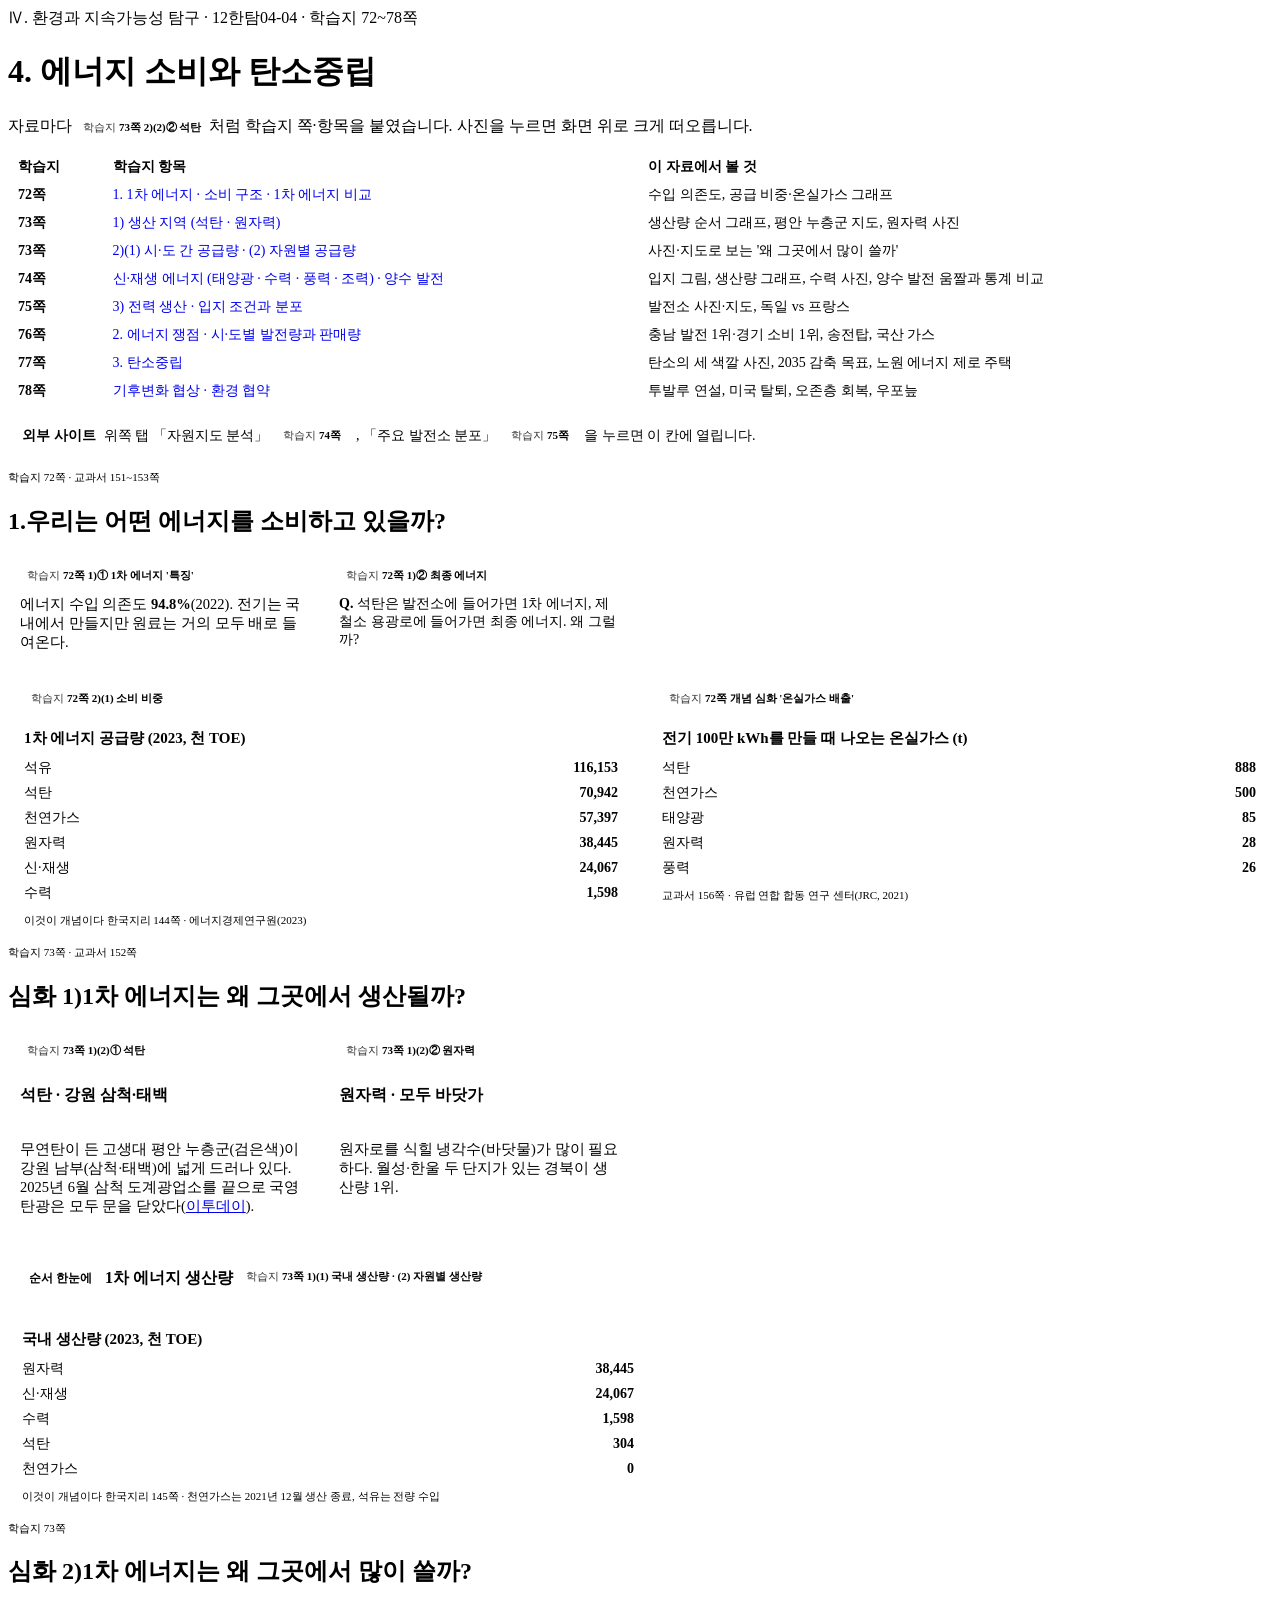
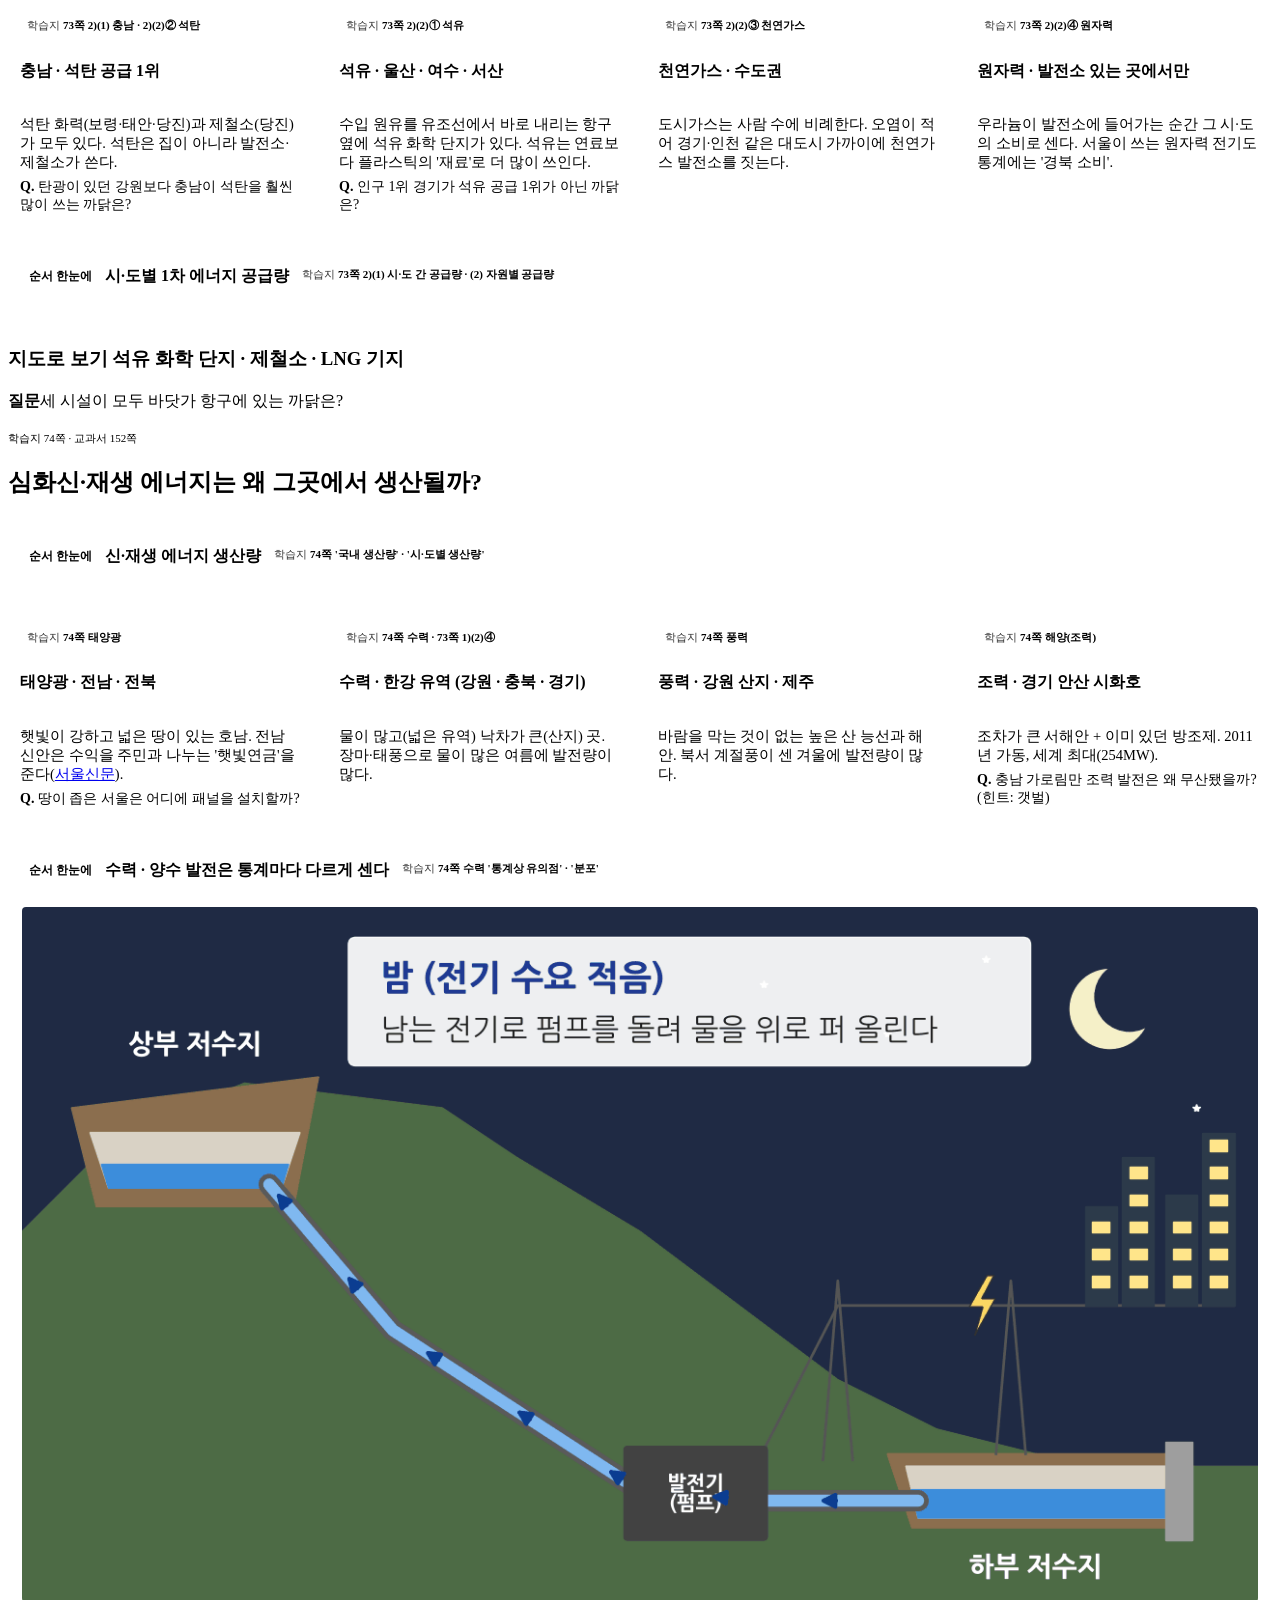
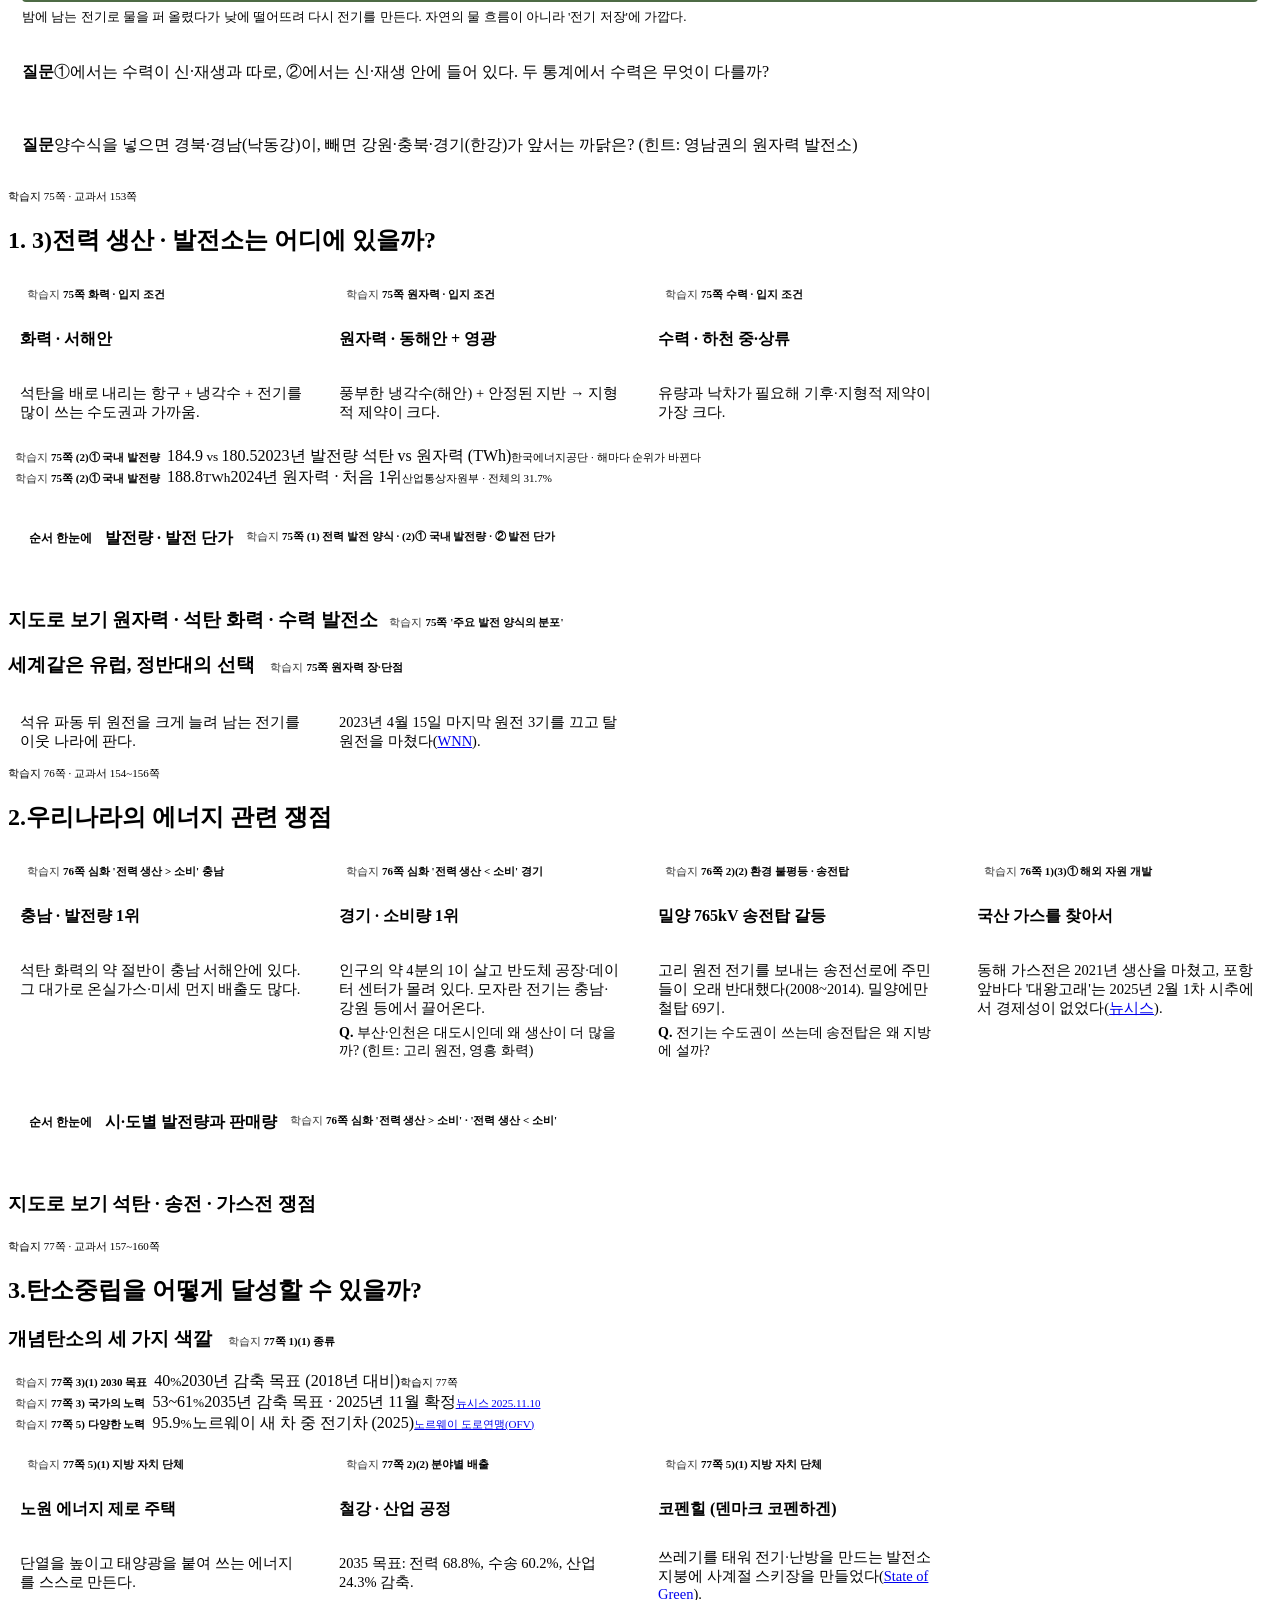
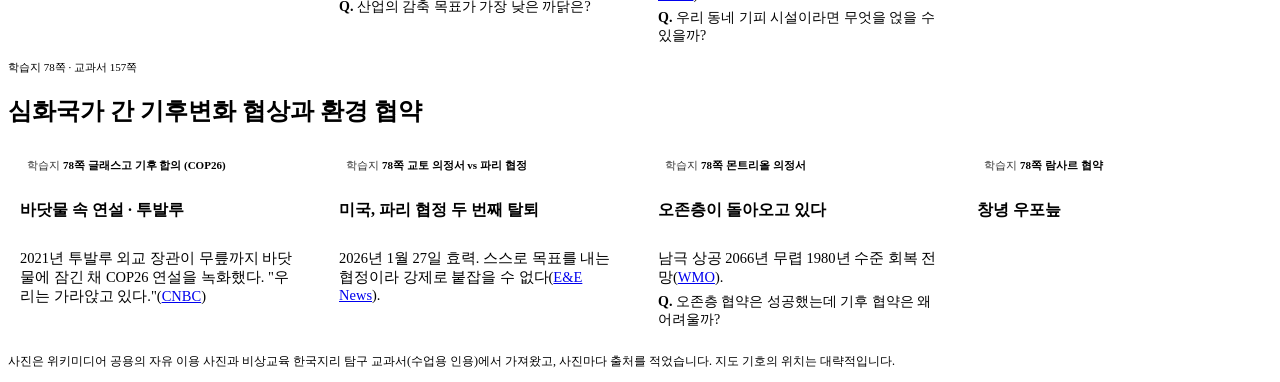
==== 4-4/resources.html @ effae416 "Add files via upload" ====
<!doctype html>
<html lang="ko">
<head>
<meta charset="utf-8">
<meta name="viewport" content="width=device-width, initial-scale=1">
<title>Ⅳ-4 에너지 소비와 탄소중립 수업자료</title>
<link rel="stylesheet" href="../common/resource.css">
<style>
/* 학습지 쪽·항목 표시 (작은 회색) */
.ws { display: inline-flex; align-items: center; gap: 3px; font-size: 11px; font-weight: 600; line-height: 1.5; color: var(--muted); background: var(--bg); border: 1px solid var(--line); border-radius: 4px; padding: 0 7px; white-space: nowrap; align-self: flex-start; }
.ws::before { content: "학습지"; font-weight: 500; opacity: .8; }
.sub-h .ws { margin-left: 4px; }
/* 출처 글자 작게 */
.stat .src, .hbars .src, .kmap-source, .credit, .item .meta, .part > header .ref, .ph .credit { font-size: 11px !important; }
.foot-note { font-size: 12px; }
/* 찾아보기 표 */
.map-table { width: 100%; border-collapse: collapse; font-size: 14px; background: var(--surface); }
.map-table th, .map-table td { border: 1px solid var(--ink); padding: 5px 10px; text-align: left; vertical-align: top; }
.map-table th { background: var(--bg); font-weight: 700; white-space: nowrap; }
.map-table td:first-child { white-space: nowrap; font-weight: 700; }
.map-table a { text-decoration: none; }
.map-table a:hover { text-decoration: underline; }
.tbl-wrap { overflow-x: auto; }
/* 사진 중심 카드: 사진 → 한 줄 설명 → 질문 */
.why { display: grid; grid-template-columns: repeat(auto-fill, minmax(280px, 1fr)); gap: 12px; }
.why article { background: var(--surface); border: 1px solid var(--line); border-radius: 8px; padding: 10px 12px 12px; display: flex; flex-direction: column; gap: 6px; }
.why h4 { font-size: 16px; }
.why .gallery { grid-template-columns: 1fr; gap: 6px; }
.why .gallery.two { grid-template-columns: 1fr 1fr; }
.why .ph { border: 0; padding: 0; background: none; }
.why .ph .note { display: none; }
.why p { margin: 0; font-size: 14.5px; }
.why .q { font-size: 14px; color: var(--muted); }
.gallery.full .ph button { aspect-ratio: auto; }
.gallery.full .ph img { height: auto; }
/* 순서 한눈에 보기 */
.order { margin-top: 12px; padding: 12px 14px 14px; background: var(--surface); border: 1px solid var(--line); border-radius: 8px; display: flex; flex-direction: column; gap: 10px; }
.order > h3 { font-size: 16px; display: flex; flex-wrap: wrap; gap: 6px; align-items: center; }
.order > h3::before { content: "순서 한눈에"; font-size: 12px; font-weight: 700; color: var(--surface); background: var(--muted); border-radius: 4px; padding: 1px 7px; }
.order .hbars { border: 0; padding: 0; }
.chart-grid { display: grid; grid-template-columns: repeat(auto-fit, minmax(300px, 1fr)); gap: 12px; align-items: start; }
.chart-grid .ph, .order .ph { border: 0; padding: 0; background: none; }
.gallery.full .ph .note { display: block; }
/* 사진 옆 위치 지도 */
.ph.has-loc figcaption { display: grid; grid-template-columns: 1fr auto; column-gap: 8px; align-items: start; }
.ph.has-loc figcaption > span { grid-column: 1; }
.order .gallery, .chart-grid .gallery { grid-template-columns: 1fr; }
.ph .loc { grid-column: 2; grid-row: 1 / span 4; width: 72px; height: auto; display: block; }
.why .gallery.two .ph .loc { width: 56px; }
.ph .loc path { fill: #c5ccc8; stroke: var(--surface); stroke-width: 6; }
.ph .loc circle { fill: #dc2626; stroke: #fff; stroke-width: 10; }
.ph .loc text { font-size: 84px; font-weight: 700; fill: var(--ink); paint-order: stroke; stroke: var(--surface); stroke-width: 14px; }
.why .q::before { content: "Q. "; font-weight: 700; color: var(--accent); }
/* 막대그래프 · 움짤 */
.hbars { display: flex; flex-direction: column; gap: 7px; margin: 0; padding: 14px 16px; background: var(--surface); border: 1px solid var(--line); border-radius: 8px; }
.hbars h3 { font-size: 15px; margin-bottom: 4px; }
.hbar { display: grid; grid-template-columns: 6.5em 1fr 5em; align-items: center; gap: 10px; font-size: 14px; }
.hbar .track { height: 18px; background: var(--bg); border-radius: 3px; overflow: hidden; }
.hbar .track i { display: block; height: 100%; background: var(--c3); border-radius: 3px; }
.hbar.warm .track i { background: var(--warm); }
.hbar .v { text-align: right; font-variant-numeric: tabular-nums; font-weight: 600; }
.hbars .src { color: var(--muted); margin-top: 4px; }
.duo { display: grid; grid-template-columns: repeat(auto-fit, minmax(300px, 1fr)); gap: 12px; }
.gif { margin: 0; background: var(--surface); border: 1px solid var(--line); border-radius: 8px; padding: 10px; display: flex; flex-direction: column; gap: 6px; }
.gif img { width: 100%; height: auto; display: block; border-radius: 4px; }
.gif figcaption { font-size: 13px; color: var(--muted); }
.ext { display: flex; gap: 8px; flex-wrap: wrap; align-items: center; padding: 8px 14px; border: 1px dashed var(--accent); border-radius: 8px; background: var(--accent-soft); font-size: 14px; }
.ext b { color: var(--accent); }
</style>
</head>
<body>
<div class="wrap">
  <header class="res-head">
    <span class="eyebrow">Ⅳ. 환경과 지속가능성 탐구 · 12한탐04-04 · 학습지 72~78쪽</span>
    <h1>4. 에너지 소비와 탄소중립</h1>
    <p>자료마다 <span class="ws">73쪽 2)(2)② 석탄</span>처럼 학습지 쪽·항목을 붙였습니다. 사진을 누르면 화면 위로 크게 떠오릅니다.</p>
  </header>

  <div class="tbl-wrap">
    <table class="map-table">
      <thead><tr><th>학습지</th><th>학습지 항목</th><th>이 자료에서 볼 것</th></tr></thead>
      <tbody>
        <tr><td>72쪽</td><td><a href="#s72">1. 1차 에너지 · 소비 구조 · 1차 에너지 비교</a></td><td>수입 의존도, 공급 비중·온실가스 그래프</td></tr>
        <tr><td>73쪽</td><td><a href="#s73a">1) 생산 지역 (석탄 · 원자력)</a></td><td>생산량 순서 그래프, 평안 누층군 지도, 원자력 사진</td></tr>
        <tr><td>73쪽</td><td><a href="#s73b">2)(1) 시·도 간 공급량 · (2) 자원별 공급량</a></td><td>사진·지도로 보는 '왜 그곳에서 많이 쓸까'</td></tr>
        <tr><td>74쪽</td><td><a href="#s74">신·재생 에너지 (태양광 · 수력 · 풍력 · 조력) · 양수 발전</a></td><td>입지 그림, 생산량 그래프, 수력 사진, 양수 발전 움짤과 통계 비교</td></tr>
        <tr><td>75쪽</td><td><a href="#s75">3) 전력 생산 · 입지 조건과 분포</a></td><td>발전소 사진·지도, 독일 vs 프랑스</td></tr>
        <tr><td>76쪽</td><td><a href="#s76">2. 에너지 쟁점 · 시·도별 발전량과 판매량</a></td><td>충남 발전 1위·경기 소비 1위, 송전탑, 국산 가스</td></tr>
        <tr><td>77쪽</td><td><a href="#s77">3. 탄소중립</a></td><td>탄소의 세 색깔 사진, 2035 감축 목표, 노원 에너지 제로 주택</td></tr>
        <tr><td>78쪽</td><td><a href="#s78">기후변화 협상 · 환경 협약</a></td><td>투발루 연설, 미국 탈퇴, 오존층 회복, 우포늪</td></tr>
      </tbody>
    </table>
  </div>

  <p class="ext"><b>외부 사이트</b> 위쪽 탭 「자원지도 분석」<span class="ws">74쪽</span>, 「주요 발전소 분포」<span class="ws">75쪽</span>을 누르면 이 칸에 열립니다.</p>

  <!-- ===================== 72쪽 ===================== -->
  <section class="part" id="s72">
    <header><span class="ref">학습지 72쪽 · 교과서 151~153쪽</span><h2><b>1.</b>우리는 어떤 에너지를 소비하고 있을까?</h2></header>
    <div class="why">
      <article>
        <span class="ws">72쪽 1)① 1차 에너지 '특징'</span>
        <div class="gallery" data-photos='[["tb-panel","배전함 문구 · 전기는 국산, 원료는 수입",""]]'></div>
        <p>에너지 수입 의존도 <b>94.8%</b>(2022). 전기는 국내에서 만들지만 원료는 거의 모두 배로 들여온다.</p>
      </article>
      <article>
        <span class="ws">72쪽 1)② 최종 에너지</span>
        <div class="gallery" data-photos='[["tb-exhaust","자동차가 쓰는 휘발유·경유 = 최종 에너지",""]]'></div>
        <p class="q">석탄은 발전소에 들어가면 1차 에너지, 제철소 용광로에 들어가면 최종 에너지. 왜 그럴까?</p>
      </article>
    </div>
    <div class="duo" style="margin-top:12px">
      <figure class="hbars">
        <span class="ws">72쪽 2)(1) 소비 비중</span>
        <h3>1차 에너지 공급량 (2023, 천 TOE)</h3>
        <div class="hbar"><span>석유</span><span class="track"><i style="width:100%"></i></span><span class="v">116,153</span></div>
        <div class="hbar"><span>석탄</span><span class="track"><i style="width:61.1%"></i></span><span class="v">70,942</span></div>
        <div class="hbar"><span>천연가스</span><span class="track"><i style="width:49.4%"></i></span><span class="v">57,397</span></div>
        <div class="hbar"><span>원자력</span><span class="track"><i style="width:33.1%"></i></span><span class="v">38,445</span></div>
        <div class="hbar"><span>신·재생</span><span class="track"><i style="width:20.7%"></i></span><span class="v">24,067</span></div>
        <div class="hbar"><span>수력</span><span class="track"><i style="width:1.4%"></i></span><span class="v">1,598</span></div>
        <figcaption class="src">이것이 개념이다 한국지리 144쪽 · 에너지경제연구원(2023)</figcaption>
      </figure>
      <figure class="hbars">
        <span class="ws">72쪽 개념 심화 '온실가스 배출'</span>
        <h3>전기 100만 kWh를 만들 때 나오는 온실가스 (t)</h3>
        <div class="hbar warm"><span>석탄</span><span class="track"><i style="width:100%"></i></span><span class="v">888</span></div>
        <div class="hbar warm"><span>천연가스</span><span class="track"><i style="width:56.3%"></i></span><span class="v">500</span></div>
        <div class="hbar warm"><span>태양광</span><span class="track"><i style="width:9.6%"></i></span><span class="v">85</span></div>
        <div class="hbar warm"><span>원자력</span><span class="track"><i style="width:3.2%"></i></span><span class="v">28</span></div>
        <div class="hbar warm"><span>풍력</span><span class="track"><i style="width:2.9%"></i></span><span class="v">26</span></div>
        <figcaption class="src">교과서 156쪽 · 유럽 연합 합동 연구 센터(JRC, 2021)</figcaption>
      </figure>
    </div>
  </section>

  <!-- ===================== 73쪽 생산 ===================== -->
  <section class="part" id="s73a">
    <header><span class="ref">학습지 73쪽 · 교과서 152쪽</span><h2><b>심화 1)</b>1차 에너지는 왜 그곳에서 생산될까?</h2></header>
    <div class="why">
      <article>
        <span class="ws">73쪽 1)(2)① 석탄</span>
        <h4>석탄 · 강원 삼척·태백</h4>
        <div class="gallery full" data-photos='[["u-pyeongan","평안 누층군 · 조선 누층군 분포",""]]'></div>
        <p>무연탄이 든 고생대 평안 누층군(검은색)이 강원 남부(삼척·태백)에 넓게 드러나 있다. 2025년 6월 삼척 도계광업소를 끝으로 국영 탄광은 모두 문을 닫았다(<a href="https://www.etoday.co.kr/news/view/2483437" target="_blank" rel="noopener">이투데이</a>).</p>
      </article>
      <article>
        <span class="ws">73쪽 1)(2)② 원자력</span>
        <h4>원자력 · 모두 바닷가</h4>
        <div class="gallery" data-photos='[["kori","고리 원자력 발전소 (부산 기장)","국내 첫 원전 고리 1호기(1978)가 있던 곳"]]'></div>
        <p>원자로를 식힐 냉각수(바닷물)가 많이 필요하다. 월성·한울 두 단지가 있는 경북이 생산량 1위.</p>
      </article>
    </div>
    <div class="order">
      <h3>1차 에너지 생산량 <span class="ws">73쪽 1)(1) 국내 생산량 · (2) 자원별 생산량</span></h3>
      <div class="chart-grid">
        <figure class="hbars">
          <h3>국내 생산량 (2023, 천 TOE)</h3>
          <div class="hbar"><span>원자력</span><span class="track"><i style="width:100%"></i></span><span class="v">38,445</span></div>
          <div class="hbar"><span>신·재생</span><span class="track"><i style="width:62.6%"></i></span><span class="v">24,067</span></div>
          <div class="hbar"><span>수력</span><span class="track"><i style="width:4.2%"></i></span><span class="v">1,598</span></div>
          <div class="hbar"><span>석탄</span><span class="track"><i style="width:0.8%"></i></span><span class="v">304</span></div>
          <div class="hbar"><span>천연가스</span><span class="track"><i style="width:0%"></i></span><span class="v">0</span></div>
          <figcaption class="src">이것이 개념이다 한국지리 145쪽 · 천연가스는 2021년 12월 생산 종료, 석유는 전량 수입</figcaption>
        </figure>
        <div class="gallery full" data-photos='[["gn-prod-sido","자원별 시·도 생산량 비중 (2023)","원자력 = 경북 > 전남 > 부산 > 울산 / 석탄 = 강원 약 90%"]]'></div>
      </div>
    </div>
  </section>

  <!-- ===================== 73쪽 공급 ===================== -->
  <section class="part" id="s73b">
    <header><span class="ref">학습지 73쪽</span><h2><b>심화 2)</b>1차 에너지는 왜 그곳에서 많이 쓸까?</h2></header>
    <div class="why">
      <article>
        <span class="ws">73쪽 2)(1) 충남 · 2)(2)② 석탄</span>
        <h4>충남 · 석탄 공급 1위</h4>
        <div class="gallery two" data-photos='[["tb-boryeong","보령 화력 (발전용)",""],["tb-steel","제철소 (제철용)",""]]'></div>
        <p>석탄 화력(보령·태안·당진)과 제철소(당진)가 모두 있다. 석탄은 집이 아니라 발전소·제철소가 쓴다.</p>
        <p class="q">탄광이 있던 강원보다 충남이 석탄을 훨씬 많이 쓰는 까닭은?</p>
      </article>
      <article>
        <span class="ws">73쪽 2)(2)① 석유</span>
        <h4>석유 · 울산 · 여수 · 서산</h4>
        <div class="gallery" data-photos='[["tb-offshore","바다에서 원유·가스를 뽑는 시추 시설","우리나라는 원유를 전량 수입한다"]]'></div>
        <p>수입 원유를 유조선에서 바로 내리는 항구 옆에 석유 화학 단지가 있다. 석유는 연료보다 플라스틱의 '재료'로 더 많이 쓰인다.</p>
        <p class="q">인구 1위 경기가 석유 공급 1위가 아닌 까닭은?</p>
      </article>
      <article>
        <span class="ws">73쪽 2)(2)③ 천연가스</span>
        <h4>천연가스 · 수도권</h4>
        <div class="gallery" data-photos='[["tb-nowon","서울 노원의 아파트 · 대도시는 도시가스 수요가 크다",""]]'></div>
        <p>도시가스는 사람 수에 비례한다. 오염이 적어 경기·인천 같은 대도시 가까이에 천연가스 발전소를 짓는다.</p>
      </article>
      <article>
        <span class="ws">73쪽 2)(2)④ 원자력</span>
        <h4>원자력 · 발전소 있는 곳에서만</h4>
        <div class="gallery" data-photos='[["kori","원전이 있는 부산·울산·경북·전남에만 공급량이 있다",""]]'></div>
        <p>우라늄이 발전소에 들어가는 순간 그 시·도의 소비로 센다. 서울이 쓰는 원자력 전기도 통계에는 '경북 소비'.</p>
      </article>
    </div>
    <div class="order">
      <h3>시·도별 1차 에너지 공급량 <span class="ws">73쪽 2)(1) 시·도 간 공급량 · (2) 자원별 공급량</span></h3>
      <div class="gallery full" data-photos='[["gn-supply-sido","시·도별 1차 에너지원별 공급량 (2023)","충남 > 전남 > 경북·경기·울산 순 · 석유 화학·제철·발전소가 있는 곳"]]'></div>
    </div>
    <div class="block" style="margin-top:12px">
      <h3>지도로 보기 석유 화학 단지 · 제철소 · LNG 기지</h3>
      <div id="map-facility"></div>
      <p class="ask"><b>질문</b>세 시설이 모두 바닷가 항구에 있는 까닭은?</p>
    </div>
  </section>

  <!-- ===================== 74쪽 ===================== -->
  <section class="part" id="s74">
    <header><span class="ref">학습지 74쪽 · 교과서 152쪽</span><h2><b>심화</b>신·재생 에너지는 왜 그곳에서 생산될까?</h2></header>
    <div class="gallery full" style="grid-template-columns:1fr" data-photos='[["tb-renew","신·재생 에너지의 입지 (교과서 152쪽 그림)","수력 = 경기·강원·충북 중상류 / 풍력 = 제주·강원 / 조력 = 시화호 / 태양광 = 호남"]]'></div>
    <div class="order">
      <h3>신·재생 에너지 생산량 <span class="ws">74쪽 '국내 생산량' · '시·도별 생산량'</span></h3>
      <div class="chart-grid">
        <div class="gallery full" data-photos='[["gn-renew-sido","시·도별 신·재생 에너지 생산량 (2023)","태양광 > 풍력 ≒ 수력 > 해양 · 넓은 땅이 있는 도가 높다"]]'></div>
        <div class="gallery full" data-photos='[["gn-renew-trend","신·재생 에너지 발전량 추이","태양광만 가파르게 늘었다"]]'></div>
      </div>
    </div>
    <div class="why" style="margin-top:12px">
      <article>
        <span class="ws">74쪽 태양광</span>
        <h4>태양광 · 전남 · 전북</h4>
        <div class="gallery" data-photos='[["tb-solar-roof","옥상 태양광 (서울 성대골 마을)",""]]'></div>
        <p>햇빛이 강하고 넓은 땅이 있는 호남. 전남 신안은 수익을 주민과 나누는 '햇빛연금'을 준다(<a href="https://m.go.seoul.co.kr/news/2025/01/24/20250124500161" target="_blank" rel="noopener">서울신문</a>).</p>
        <p class="q">땅이 좁은 서울은 어디에 패널을 설치할까?</p>
      </article>
      <article>
        <span class="ws">74쪽 수력 · 73쪽 1)(2)④</span>
        <h4>수력 · 한강 유역 (강원 · 충북 · 경기)</h4>
        <div class="gallery two" data-photos='[["soyang","소양강댐 (강원 춘천)",""],["tb-chungju","충주댐 (충북)",""]]'></div>
        <p>물이 많고(넓은 유역) 낙차가 큰(산지) 곳. 장마·태풍으로 물이 많은 여름에 발전량이 많다.</p>
      </article>
      <article>
        <span class="ws">74쪽 풍력</span>
        <h4>풍력 · 강원 산지 · 제주</h4>
        <div class="gallery" data-photos='[["gwinemi","태백 귀네미 마을 (강원)","해발 1,000m 안팎 능선"]]'></div>
        <p>바람을 막는 것이 없는 높은 산 능선과 해안. 북서 계절풍이 센 겨울에 발전량이 많다.</p>
      </article>
      <article>
        <span class="ws">74쪽 해양(조력)</span>
        <h4>조력 · 경기 안산 시화호</h4>
        <div class="gallery two" data-photos='[["sihwatidal","시화호 조력 발전소",""],["sihwawall","시화호 방조제",""]]'></div>
        <p>조차가 큰 서해안 + 이미 있던 방조제. 2011년 가동, 세계 최대(254MW).</p>
        <p class="q">충남 가로림만 조력 발전은 왜 무산됐을까? (힌트: 갯벌)</p>
      </article>
    </div>
    <div class="order" id="s74-hydro">
      <h3>수력 · 양수 발전은 통계마다 다르게 센다 <span class="ws">74쪽 수력 '통계상 유의점' · '분포'</span></h3>
      <figure class="gif" style="border:0;padding:0">
        <img src="pumped-storage.gif" alt="양수 발전의 원리 애니메이션: 밤에는 남는 전기로 물을 위 저수지로 퍼 올리고, 낮에는 물을 떨어뜨려 발전한다" loading="lazy">
        <figcaption>밤에 남는 전기로 물을 퍼 올렸다가 낮에 떨어뜨려 다시 전기를 만든다. 자연의 물 흐름이 아니라 '전기 저장'에 가깝다.</figcaption>
      </figure>
      <div class="chart-grid">
        <div class="gallery full" data-photos='[["u-supply-mix","① 1차 에너지 공급 구성비","수력이 신·재생과 따로 있다 = 양수식 포함"]]'></div>
        <div class="gallery full" data-photos='[["u-renew-gen","② 신·재생 에너지 총발전량","* 수력은 양수식을 제외함"]]'></div>
      </div>
      <p class="ask"><b>질문</b>①에서는 수력이 신·재생과 따로, ②에서는 신·재생 안에 들어 있다. 두 통계에서 수력은 무엇이 다를까?</p>
      <div class="gallery full" data-photos='[["gn-hydro","③ 1차 에너지 수력 vs 신·재생 에너지 수력 (시·도별)","파란색 = 일반 수력(신·재생 통계) / 흰색 = 양수식 수력"]]'></div>
      <p class="ask"><b>질문</b>양수식을 넣으면 경북·경남(낙동강)이, 빼면 강원·충북·경기(한강)가 앞서는 까닭은? (힌트: 영남권의 원자력 발전소)</p>
    </div>
  </section>

  <!-- ===================== 75쪽 ===================== -->
  <section class="part" id="s75">
    <header><span class="ref">학습지 75쪽 · 교과서 153쪽</span><h2><b>1. 3)</b>전력 생산 · 발전소는 어디에 있을까?</h2></header>
    <div class="why">
      <article>
        <span class="ws">75쪽 화력 · 입지 조건</span>
        <h4>화력 · 서해안</h4>
        <div class="gallery" data-photos='[["dangjin","당진 화력 발전소 (충남)",""]]'></div>
        <p>석탄을 배로 내리는 항구 + 냉각수 + 전기를 많이 쓰는 수도권과 가까움.</p>
      </article>
      <article>
        <span class="ws">75쪽 원자력 · 입지 조건</span>
        <h4>원자력 · 동해안 + 영광</h4>
        <div class="gallery" data-photos='[["kori","고리 원자력 발전소 (부산)",""]]'></div>
        <p>풍부한 냉각수(해안) + 안정된 지반 → 지형적 제약이 크다.</p>
      </article>
      <article>
        <span class="ws">75쪽 수력 · 입지 조건</span>
        <h4>수력 · 하천 중·상류</h4>
        <div class="gallery" data-photos='[["soyang","소양강댐 (강원 춘천)",""]]'></div>
        <p>유량과 낙차가 필요해 기후·지형적 제약이 가장 크다.</p>
      </article>
    </div>
    <div class="stats" style="margin-top:12px">
      <div class="stat"><span class="ws">75쪽 (2)① 국내 발전량</span><span class="num">184.9<small> vs </small>180.5</span><span class="lbl">2023년 발전량 석탄 vs 원자력 (TWh)</span><span class="src">한국에너지공단 · 해마다 순위가 바뀐다</span></div>
      <div class="stat"><span class="ws">75쪽 (2)① 국내 발전량</span><span class="num">188.8<small>TWh</small></span><span class="lbl">2024년 원자력 · 처음 1위</span><span class="src">산업통상자원부 · 전체의 31.7%</span></div>
    </div>
    <div class="order">
      <h3>발전량 · 발전 단가 <span class="ws">75쪽 (1) 전력 발전 양식 · (2)① 국내 발전량 · ② 발전 단가</span></h3>
      <div class="chart-grid">
        <div class="gallery full" data-photos='[["gn-gen","에너지원별 발전량과 발전 설비 용량","원자력 · 석탄 · LNG가 비슷해 해마다 순위가 바뀐다"]]'></div>
        <div class="gallery full" data-photos='[["tb-cost","에너지원별 발전 단가 (2021)","석유 > 수력 > 천연가스 > 신·재생 > 석탄 > 원자력"]]'></div>
      </div>
    </div>
    <div class="block" style="margin-top:12px">
      <h3>지도로 보기 원자력 · 석탄 화력 · 수력 발전소 <span class="ws">75쪽 '주요 발전 양식의 분포'</span></h3>
      <div id="map-plants"></div>
    </div>
    <h3 class="sub-h"><span class="badge">세계</span>같은 유럽, 정반대의 선택 <span class="ws">75쪽 원자력 장·단점</span></h3>
    <div class="why">
      <article>
        <div class="gallery" data-photos='[["tb-france","프랑스 · 전기의 약 3분의 2가 원자력",""]]'></div>
        <p>석유 파동 뒤 원전을 크게 늘려 남는 전기를 이웃 나라에 판다.</p>
      </article>
      <article>
        <div class="gallery" data-photos='[["tb-germany","독일 · 철거되는 원전",""]]'></div>
        <p>2023년 4월 15일 마지막 원전 3기를 끄고 탈원전을 마쳤다(<a href="https://www.world-nuclear-news.org/Articles/A-guide-The-end-of-Germany%E2%80%99s-nuclear-power" target="_blank" rel="noopener">WNN</a>).</p>
      </article>
    </div>
  </section>

  <!-- ===================== 76쪽 ===================== -->
  <section class="part" id="s76">
    <header><span class="ref">학습지 76쪽 · 교과서 154~156쪽</span><h2><b>2.</b>우리나라의 에너지 관련 쟁점</h2></header>
    <div class="why">
      <article>
        <span class="ws">76쪽 심화 '전력 생산 &gt; 소비' 충남</span>
        <h4>충남 · 발전량 1위</h4>
        <div class="gallery" data-photos='[["tb-boryeong","보령 화력 발전소",""]]'></div>
        <p>석탄 화력의 약 절반이 충남 서해안에 있다. 그 대가로 온실가스·미세 먼지 배출도 많다.</p>
      </article>
      <article>
        <span class="ws">76쪽 심화 '전력 생산 &lt; 소비' 경기</span>
        <h4>경기 · 소비량 1위</h4>
        <div class="gallery" data-photos='[["tb-nowon","서울 노원의 아파트 · 인구가 몰린 수도권",""]]'></div>
        <p>인구의 약 4분의 1이 살고 반도체 공장·데이터 센터가 몰려 있다. 모자란 전기는 충남·강원 등에서 끌어온다.</p>
        <p class="q">부산·인천은 대도시인데 왜 생산이 더 많을까? (힌트: 고리 원전, 영흥 화력)</p>
      </article>
      <article>
        <span class="ws">76쪽 2)(2) 환경 불평등 · 송전탑</span>
        <h4>밀양 765kV 송전탑 갈등</h4>
        <div class="gallery" data-photos='[["tb-pylon","고압 송전탑",""]]'></div>
        <p>고리 원전 전기를 보내는 송전선로에 주민들이 오래 반대했다(2008~2014). 밀양에만 철탑 69기.</p>
        <p class="q">전기는 수도권이 쓰는데 송전탑은 왜 지방에 설까?</p>
      </article>
      <article>
        <span class="ws">76쪽 1)(3)① 해외 자원 개발</span>
        <h4>국산 가스를 찾아서</h4>
        <div class="gallery" data-photos='[["tb-offshore","해저 자원 시추 시설",""]]'></div>
        <p>동해 가스전은 2021년 생산을 마쳤고, 포항 앞바다 '대왕고래'는 2025년 2월 1차 시추에서 경제성이 없었다(<a href="https://www.newsis.com/view/NISX20250206_0003055795" target="_blank" rel="noopener">뉴시스</a>).</p>
      </article>
    </div>
    <div class="order">
      <h3>시·도별 발전량과 판매량 <span class="ws">76쪽 심화 '전력 생산 &gt; 소비' · '전력 생산 &lt; 소비'</span></h3>
      <div class="gallery full" data-photos='[["gn-gen-sido","시·도별 전력 생산량(파랑)과 판매량(흰색)","생산 1위 충남 · 소비 1위 경기"]]'></div>
    </div>
    <div class="block" style="margin-top:12px">
      <h3>지도로 보기 석탄 · 송전 · 가스전 쟁점</h3>
      <div id="map-issue"></div>
    </div>
  </section>

  <!-- ===================== 77쪽 ===================== -->
  <section class="part" id="s77">
    <header><span class="ref">학습지 77쪽 · 교과서 157~160쪽</span><h2><b>3.</b>탄소중립을 어떻게 달성할 수 있을까?</h2></header>
    <h3 class="sub-h"><span class="badge">개념</span>탄소의 세 가지 색깔 <span class="ws">77쪽 1)(1) 종류</span></h3>
    <div class="gallery" data-photos='[["tb-black","블랙 카본","화석 연료를 태울 때 나오는 탄소"],["tb-green","그린 카본","숲이 흡수하는 탄소"],["tb-blue","블루 카본","갯벌·바다가 흡수하는 탄소"]]'></div>
    <div class="stats" style="margin-top:12px">
      <div class="stat"><span class="ws">77쪽 3)(1) 2030 목표</span><span class="num">40<small>%</small></span><span class="lbl">2030년 감축 목표 (2018년 대비)</span><span class="src">학습지 77쪽</span></div>
      <div class="stat"><span class="ws">77쪽 3) 국가의 노력</span><span class="num">53~61<small>%</small></span><span class="lbl">2035년 감축 목표 · 2025년 11월 확정</span><span class="src"><a href="https://www.newsis.com/view/NISX20251110_0003397350" target="_blank" rel="noopener">뉴시스 2025.11.10</a></span></div>
      <div class="stat"><span class="ws">77쪽 5) 다양한 노력</span><span class="num">95.9<small>%</small></span><span class="lbl">노르웨이 새 차 중 전기차 (2025)</span><span class="src"><a href="https://www.electrive.com/2026/01/03/battery-electric-cars-dominate-norway-and-its-fleets" target="_blank" rel="noopener">노르웨이 도로연맹(OFV)</a></span></div>
    </div>
    <div class="why" style="margin-top:12px">
      <article>
        <span class="ws">77쪽 5)(1) 지방 자치 단체</span>
        <h4>노원 에너지 제로 주택</h4>
        <div class="gallery" data-photos='[["tb-nowon","노원 에너지 제로 주택 (서울)",""]]'></div>
        <p>단열을 높이고 태양광을 붙여 쓰는 에너지를 스스로 만든다.</p>
      </article>
      <article>
        <span class="ws">77쪽 2)(2) 분야별 배출</span>
        <h4>철강 · 산업 공정</h4>
        <div class="gallery" data-photos='[["tb-steel","제철소 굴뚝",""]]'></div>
        <p>2035 목표: 전력 68.8%, 수송 60.2%, 산업 24.3% 감축.</p>
        <p class="q">산업의 감축 목표가 가장 낮은 까닭은?</p>
      </article>
      <article>
        <span class="ws">77쪽 5)(1) 지방 자치 단체</span>
        <h4>코펜힐 (덴마크 코펜하겐)</h4>
        <p>쓰레기를 태워 전기·난방을 만드는 발전소 지붕에 사계절 스키장을 만들었다(<a href="https://stateofgreen.com/en/solutions/copenhill/" target="_blank" rel="noopener">State of Green</a>).</p>
        <p class="q">우리 동네 기피 시설이라면 무엇을 얹을 수 있을까?</p>
      </article>
    </div>
  </section>

  <!-- ===================== 78쪽 ===================== -->
  <section class="part" id="s78">
    <header><span class="ref">학습지 78쪽 · 교과서 157쪽</span><h2><b>심화</b>국가 간 기후변화 협상과 환경 협약</h2></header>
    <div class="why">
      <article>
        <span class="ws">78쪽 글래스고 기후 합의 (COP26)</span>
        <h4>바닷물 속 연설 · 투발루</h4>
        <p>2021년 투발루 외교 장관이 무릎까지 바닷물에 잠긴 채 COP26 연설을 녹화했다. "우리는 가라앉고 있다."(<a href="https://www.cnbc.com/2021/11/08/tuvalu-minister-gives-cop26-speech-knee-deep-in-the-ocean-to-highlight-rising-sea-levels.html" target="_blank" rel="noopener">CNBC</a>)</p>
      </article>
      <article>
        <span class="ws">78쪽 교토 의정서 vs 파리 협정</span>
        <h4>미국, 파리 협정 두 번째 탈퇴</h4>
        <p>2026년 1월 27일 효력. 스스로 목표를 내는 협정이라 강제로 붙잡을 수 없다(<a href="https://www.eenews.net/articles/so-long-paris-us-officially-leaves-landmark-climate-pact/" target="_blank" rel="noopener">E&amp;E News</a>).</p>
      </article>
      <article>
        <span class="ws">78쪽 몬트리올 의정서</span>
        <h4>오존층이 돌아오고 있다</h4>
        <p>남극 상공 2066년 무렵 1980년 수준 회복 전망(<a href="https://wmo.int/news/media-centre/ozone-layer-recovery-track-helping-avoid-global-warming-05degc" target="_blank" rel="noopener">WMO</a>).</p>
        <p class="q">오존층 협약은 성공했는데 기후 협약은 왜 어려울까?</p>
      </article>
      <article>
        <span class="ws">78쪽 람사르 협약</span>
        <h4>창녕 우포늪</h4>
        <div class="gallery" data-photos='[["upo","우포늪 (경남 창녕) · 람사르 습지",""]]'></div>
      </article>
    </div>
  </section>

  <p class="foot-note">사진은 위키미디어 공용의 자유 이용 사진과 비상교육 한국지리 탐구 교과서(수업용 인용)에서 가져왔고, 사진마다 출처를 적었습니다. 지도 기호의 위치는 대략적입니다.</p>
</div>

<script src="photos/photos.js"></script>
<script src="../common/korea-sido.js"></script>
<script src="../common/kmap.js"></script>
<script src="../common/resource.js"></script>
<script src="maps.js"></script>
<script>
/* 교과서 사진은 링크 없이 출처만 표시 */
/* 사진 옆 위치 지도 */
(function () {
  var G = window.KOREA_SIDO; if (!G) return;
  var LOC = { kori: [35.32, 129.29, "부산"], dangjin: [37.05, 126.51, "당진"], gwinemi: [37.235, 128.96, "태백"], sihwatidal: [37.31, 126.61, "안산"], sihwawall: [37.32, 126.66, "안산"],
    soyang: [37.945, 127.815, "춘천"], upo: [35.55, 128.42, "창녕"], "tb-boryeong": [36.40, 126.49, "보령"], "tb-chungju": [37.004, 127.99, "충주"], "tb-nowon": [37.65, 127.06, "노원"], "tb-solar-roof": [37.49, 126.95, "동작"] };
  var base = G.regions.map(function (r) { return '<path d="' + r.d + '"/>'; }).join("");
  function proj(lat, lon) { var p = G.proj; return [(lon - p.minx) * p.k * p.s, (p.maxy - lat) * p.s]; }
  document.querySelectorAll(".ph[data-key]").forEach(function (f) {
    var l = LOC[f.dataset.key]; if (!l) return;
    var xy = proj(l[0], l[1]), cap = f.querySelector("figcaption");
    var left = xy[0] > 470, tx = left ? xy[0] - 30 : xy[0] + 30;
    cap.insertAdjacentHTML("beforeend", '<svg class="loc" viewBox="0 0 720 946" role="img" aria-label="위치: ' + l[2] + '">' + base +
      '<circle cx="' + xy[0].toFixed(0) + '" cy="' + xy[1].toFixed(0) + '" r="44"/><text x="' + tx.toFixed(0) + '" y="' + (xy[1] + 20).toFixed(0) + '" text-anchor="' + (left ? "end" : "start") + '">' + l[2] + "</text></svg>");
    f.classList.add("has-loc");
  });
})();
document.querySelectorAll('.credit a').forEach(function (a) { if (!a.getAttribute("href")) a.replaceWith(document.createTextNode(a.textContent)); });
</script>
</body>
</html>
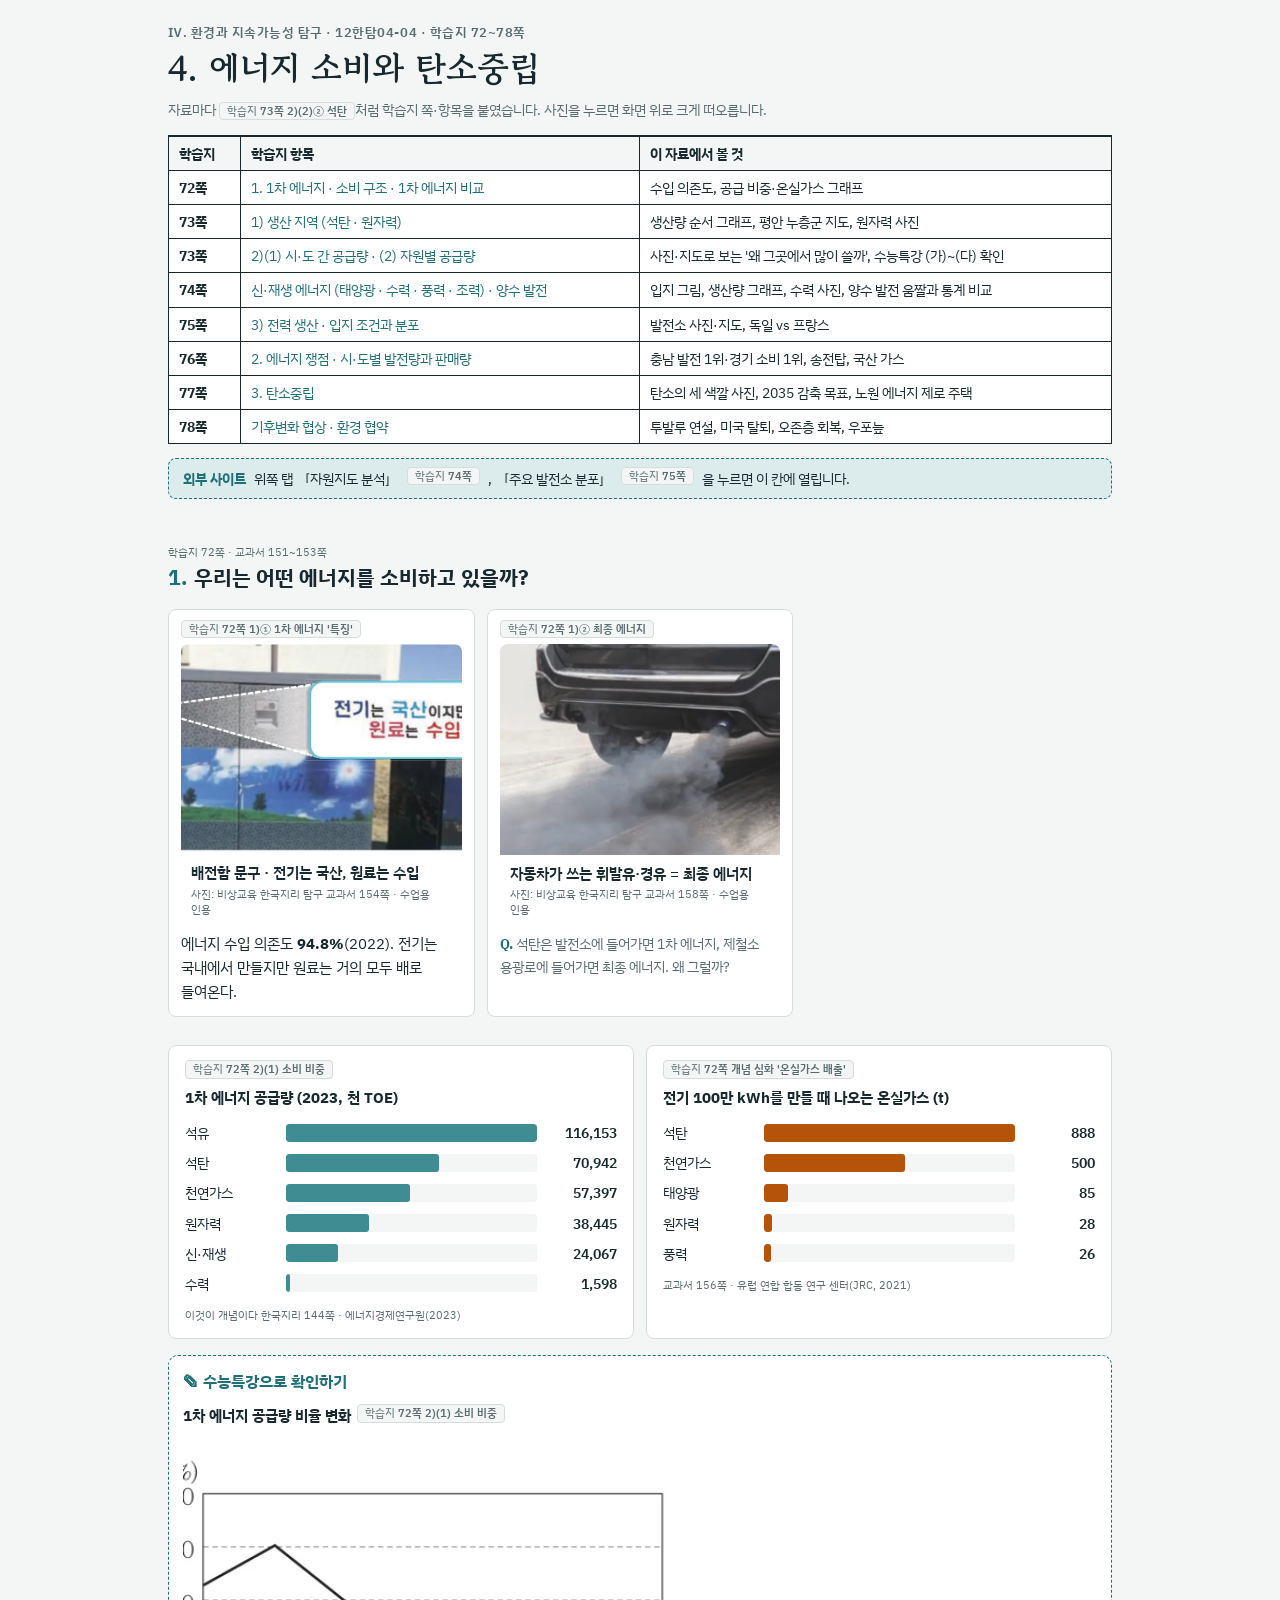
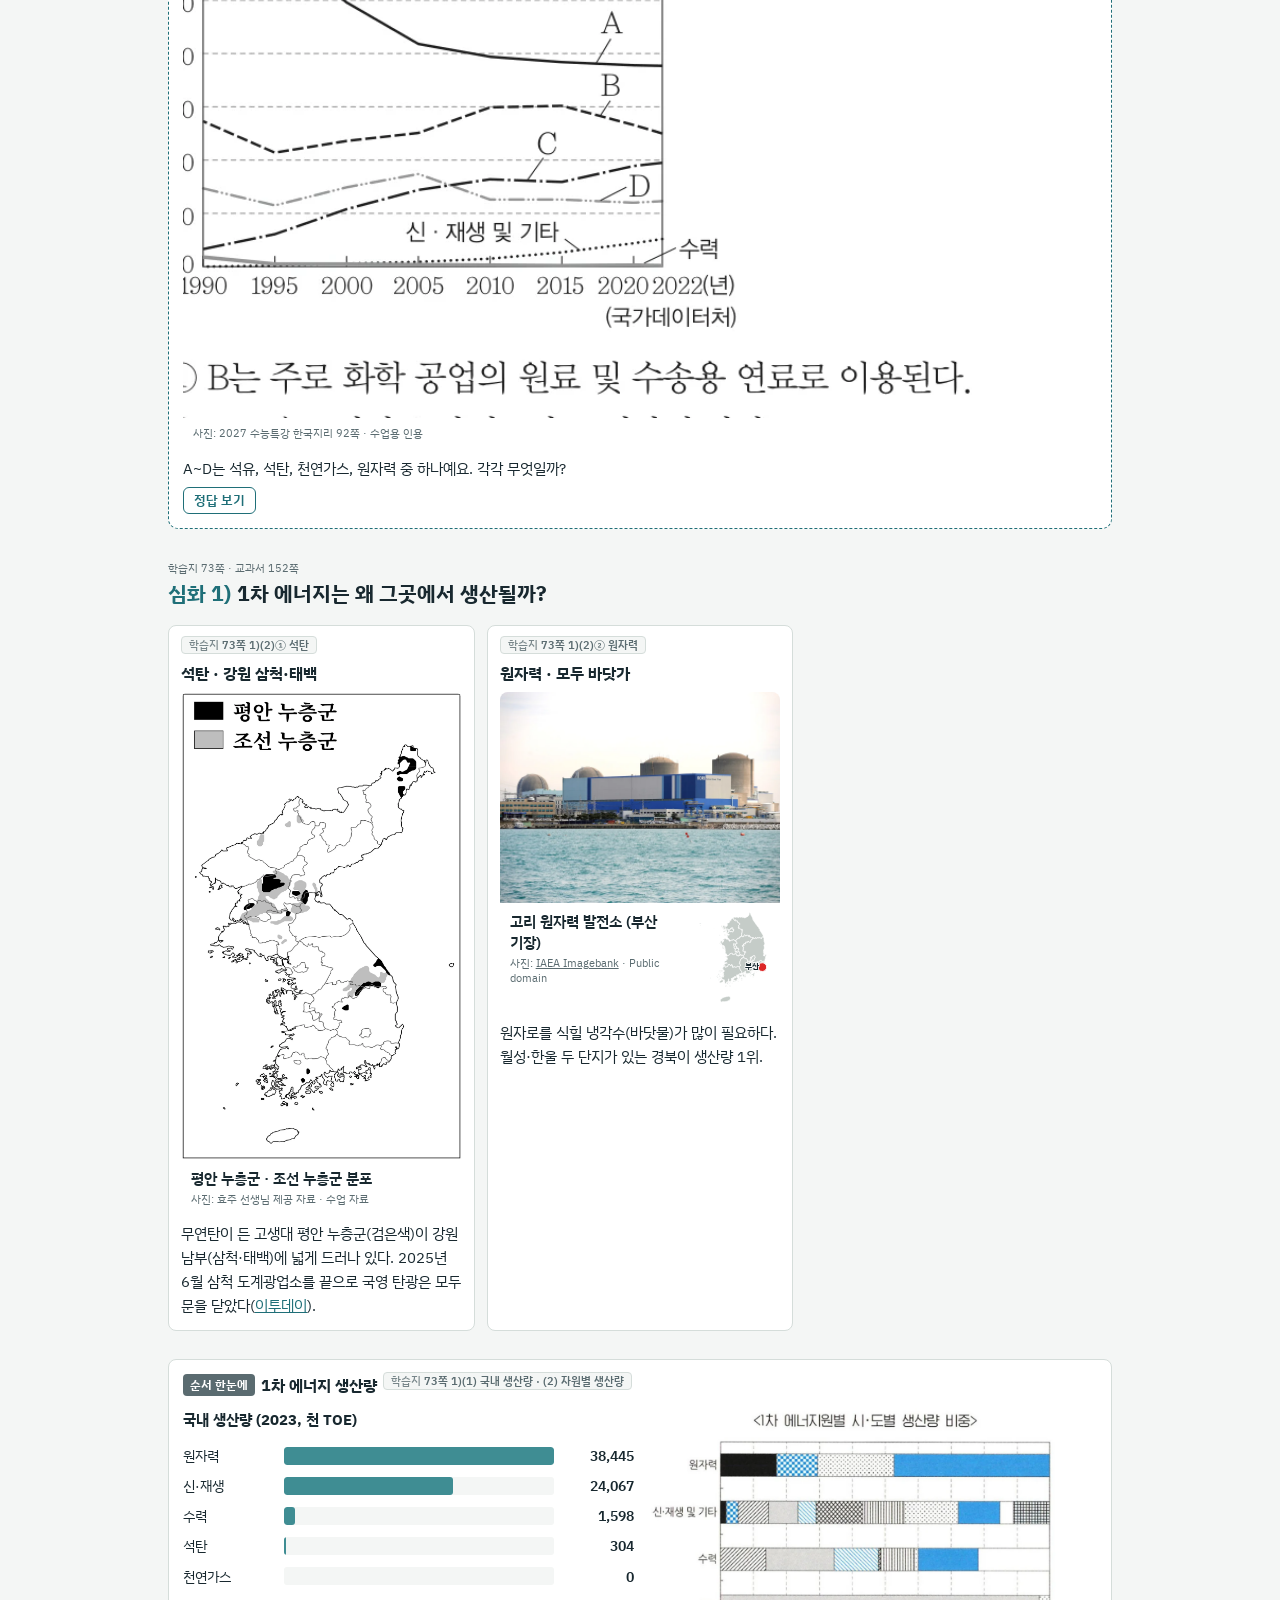
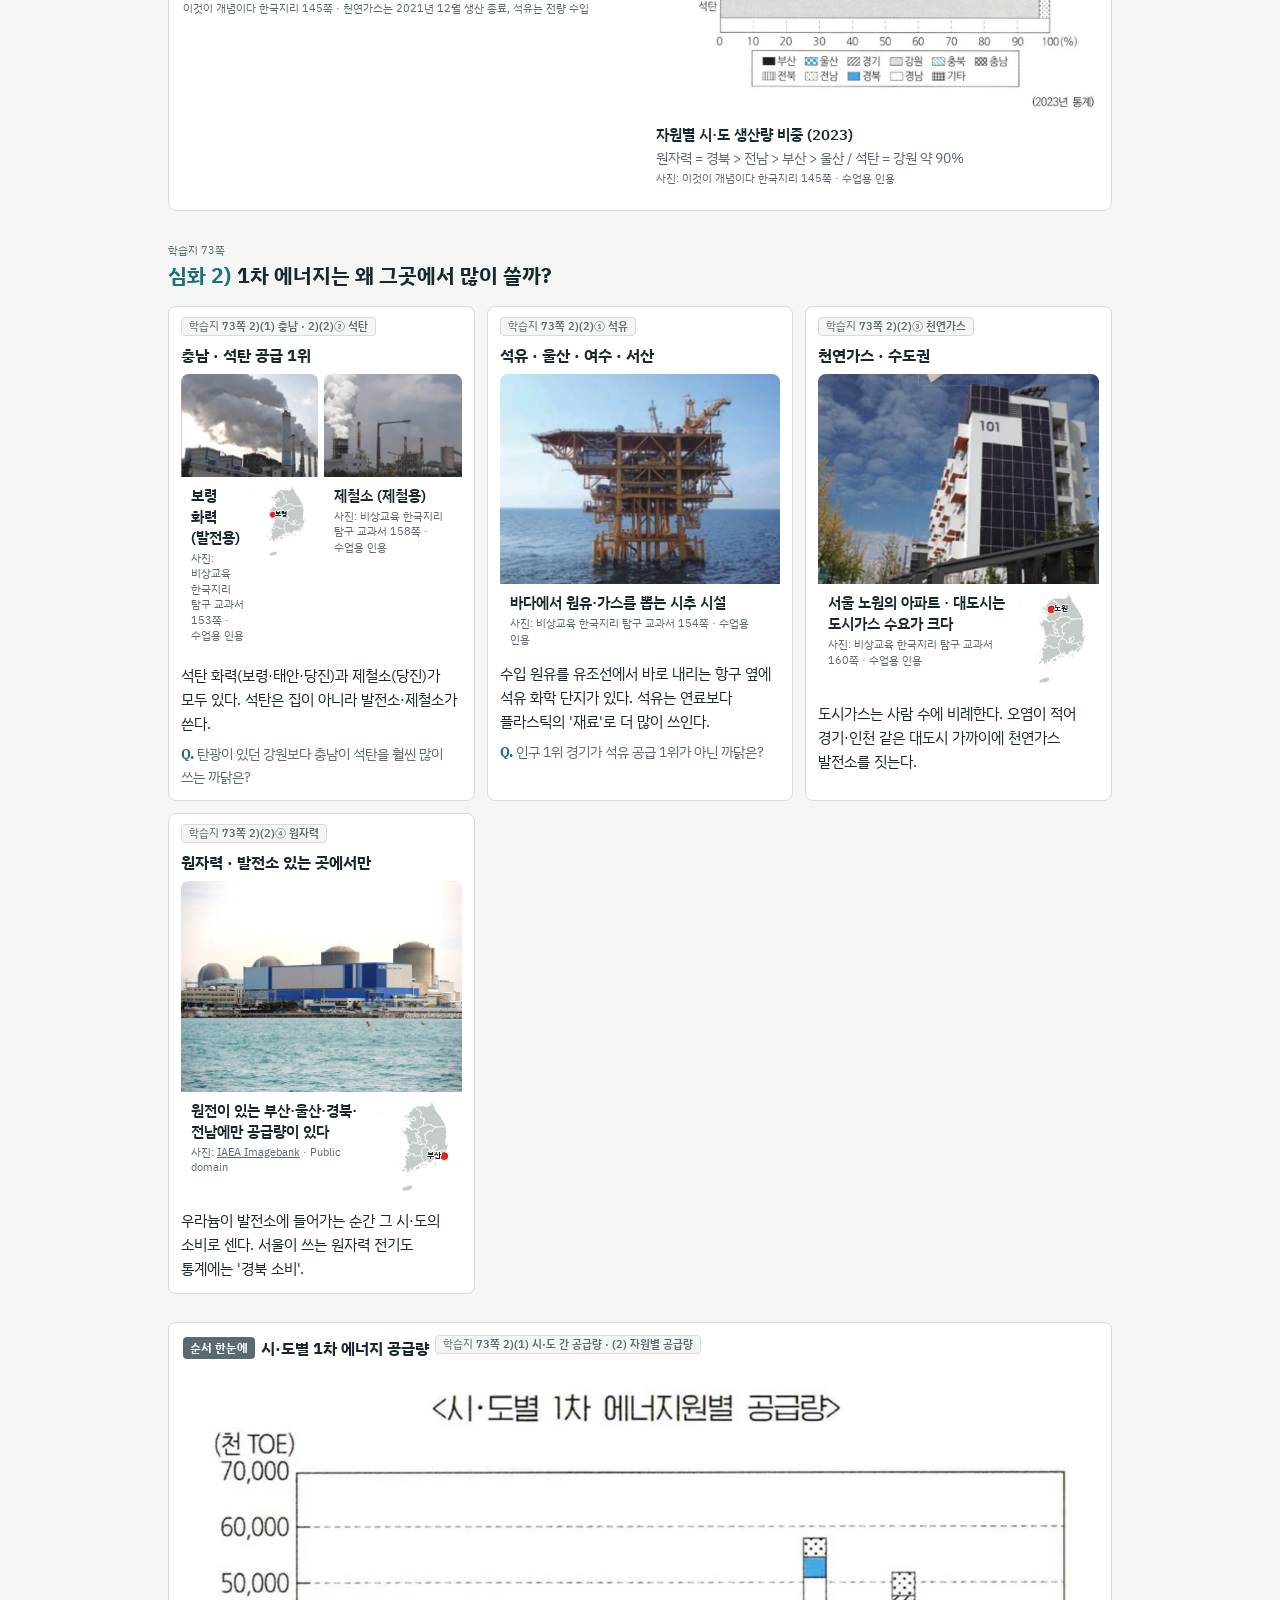
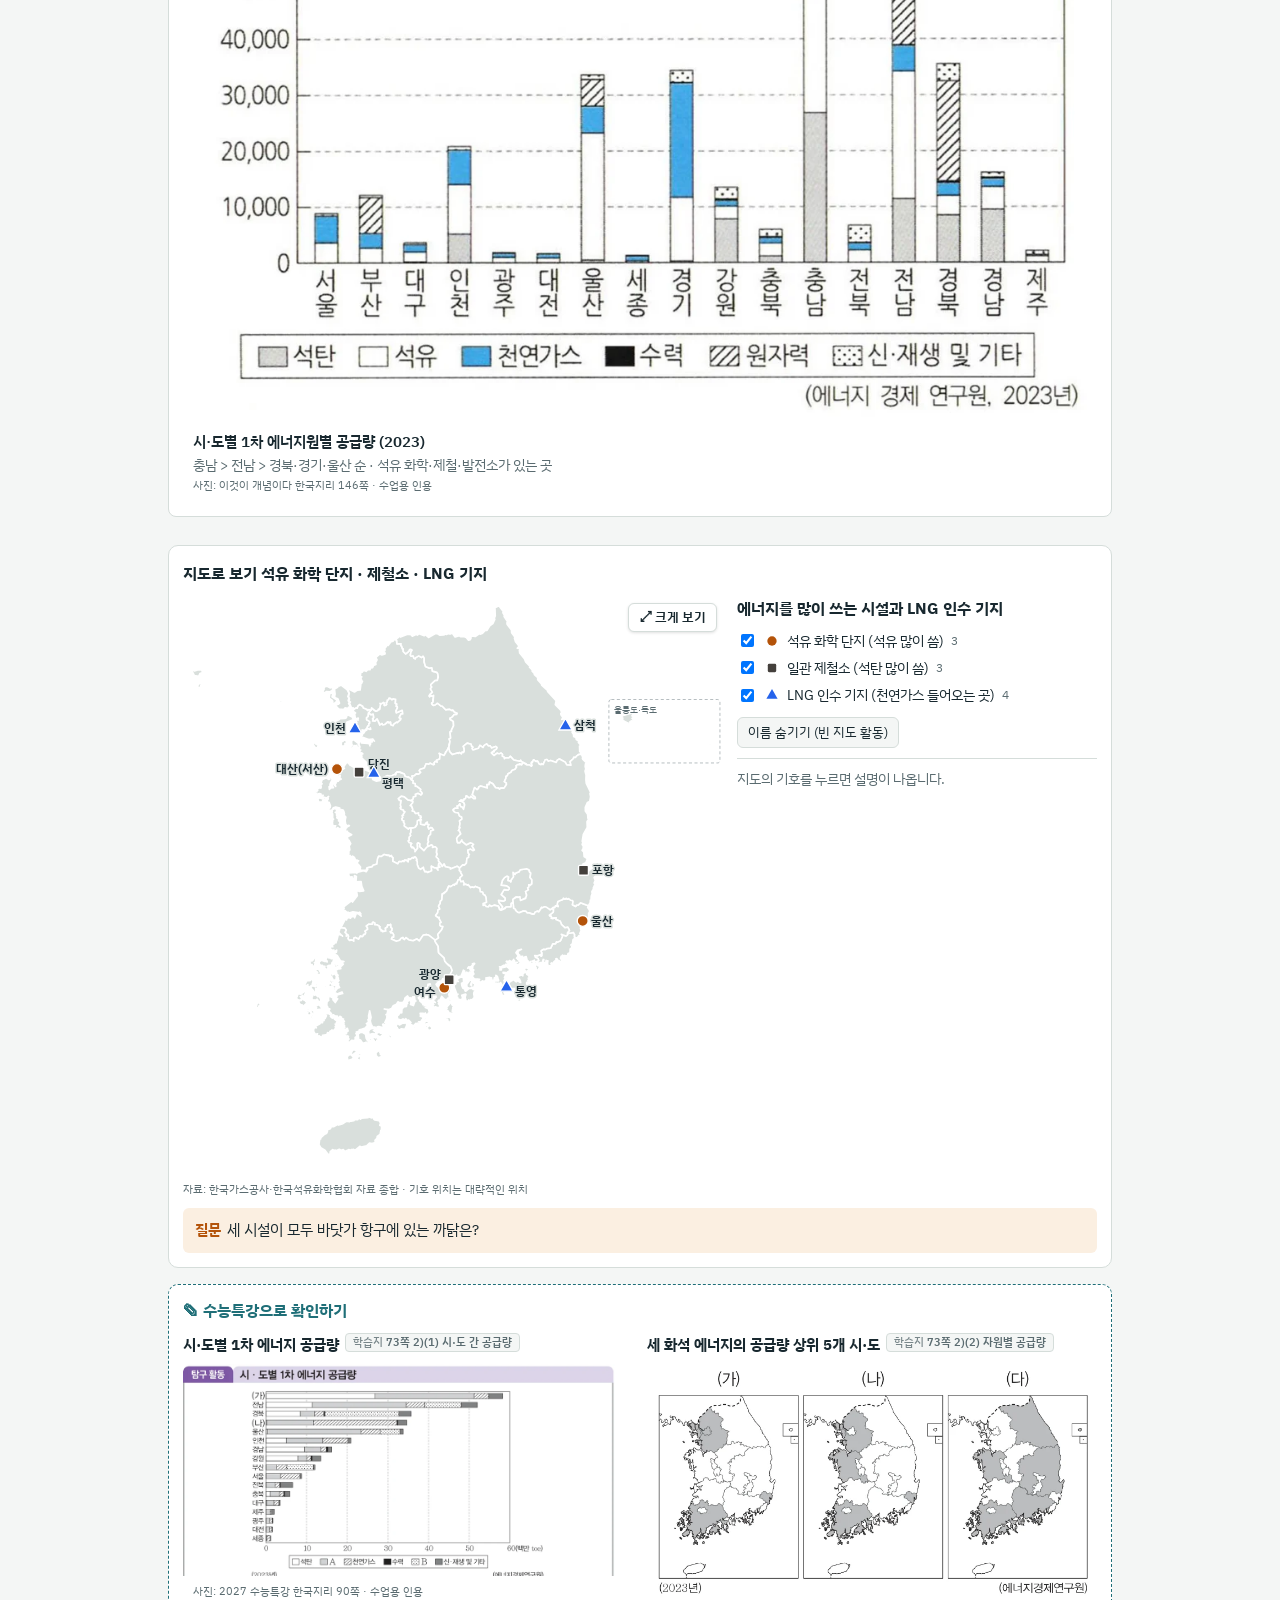
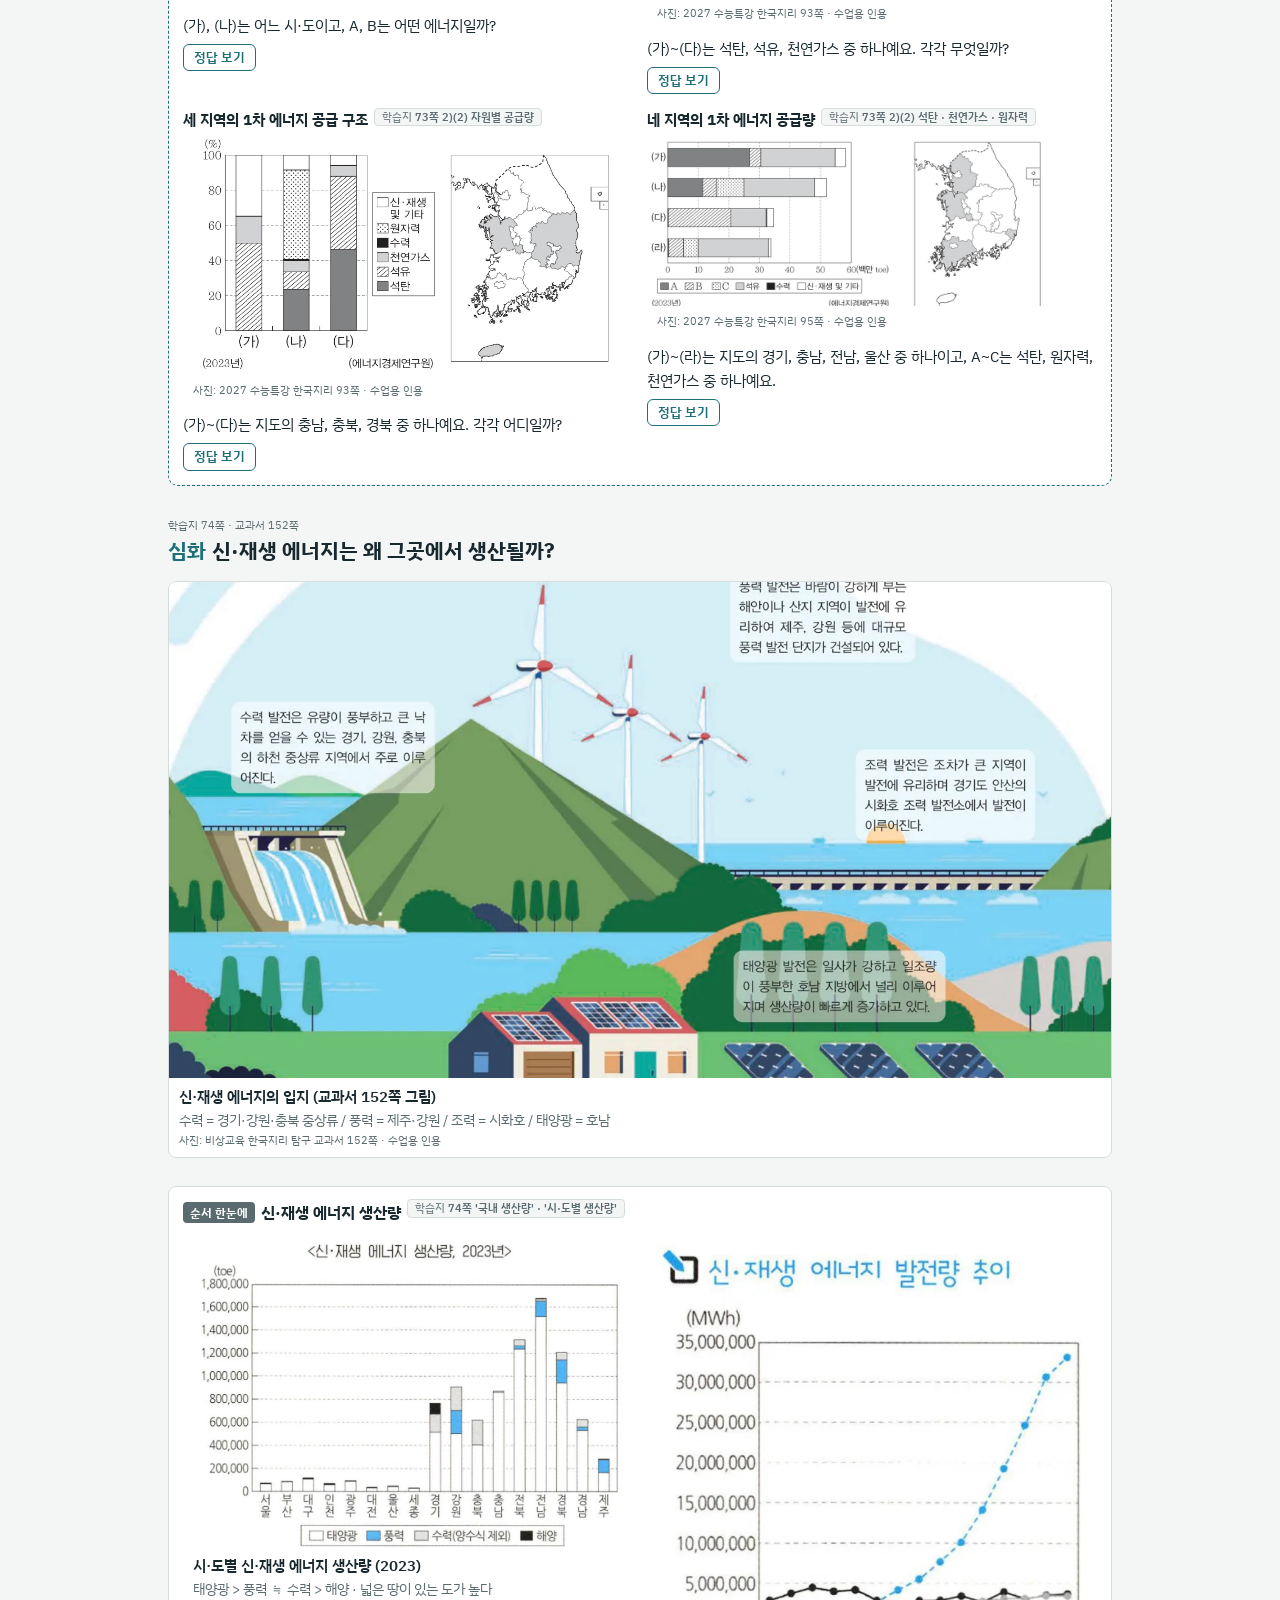
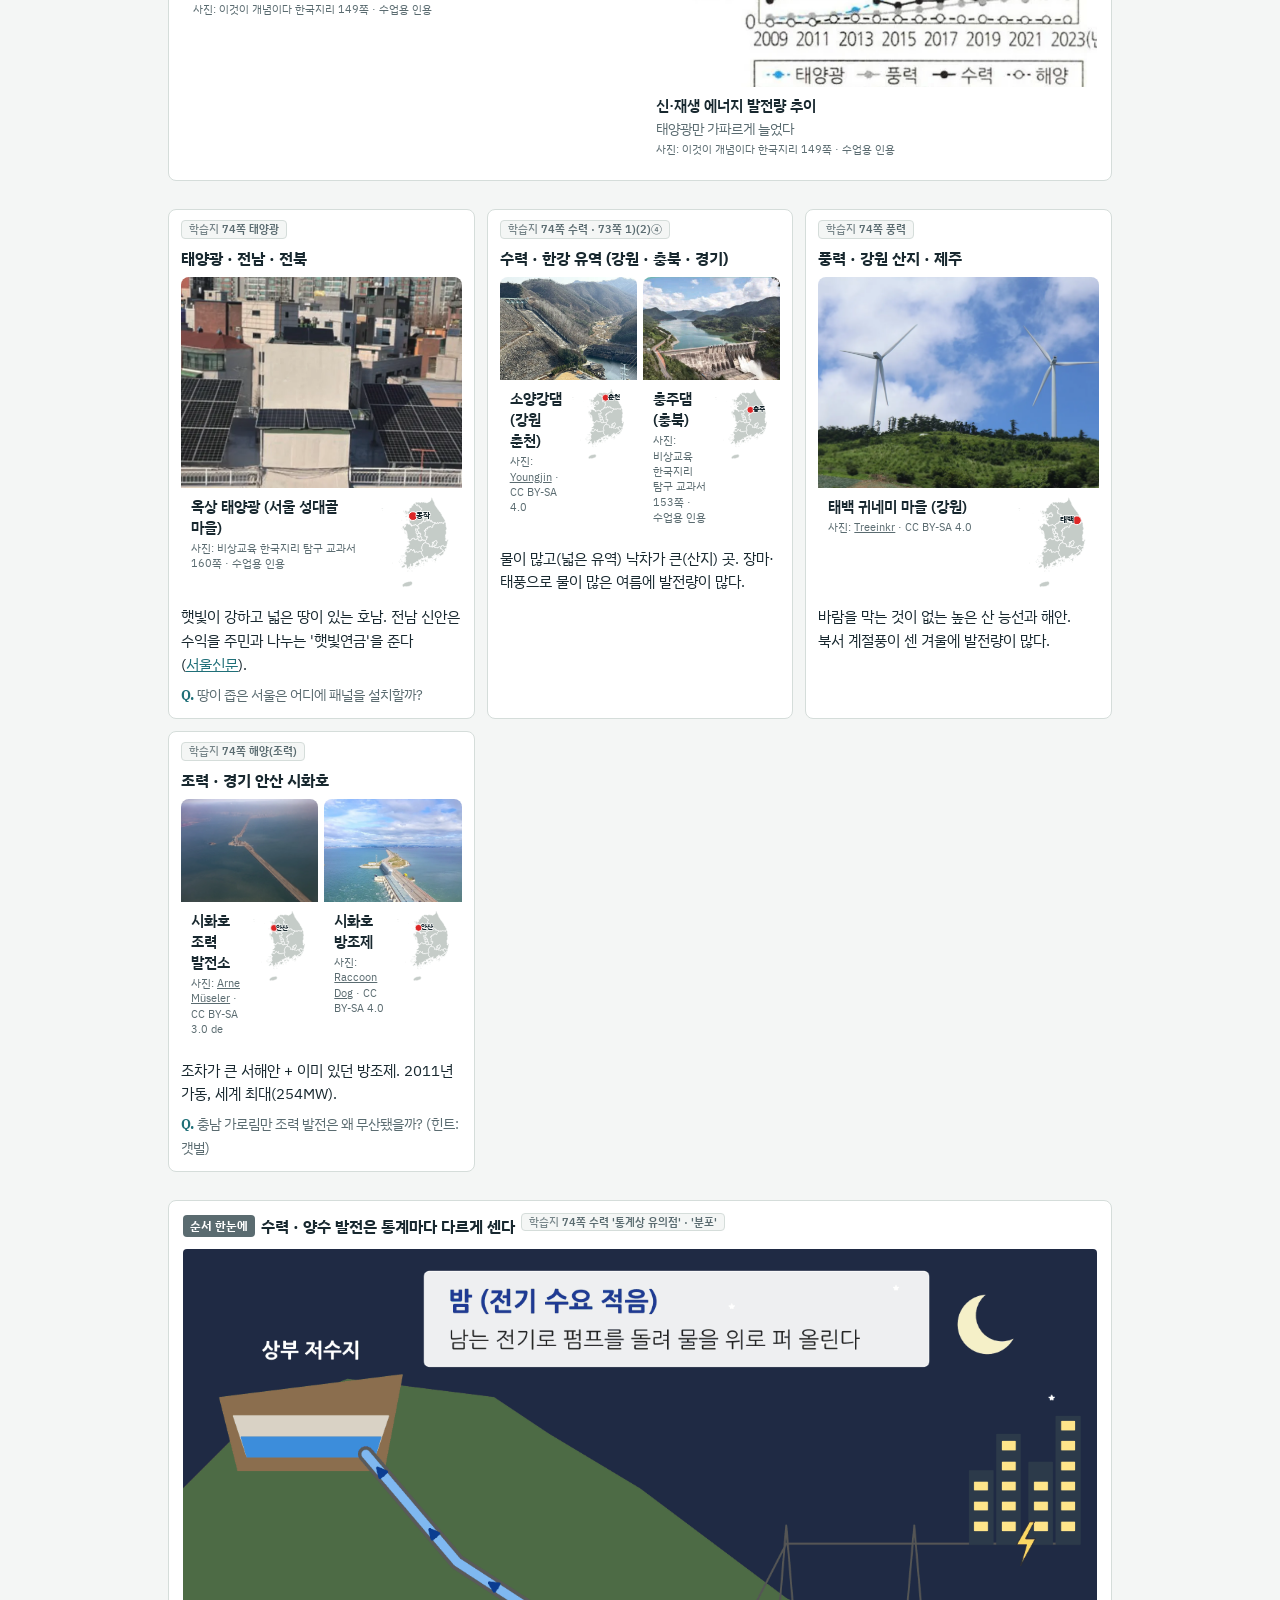
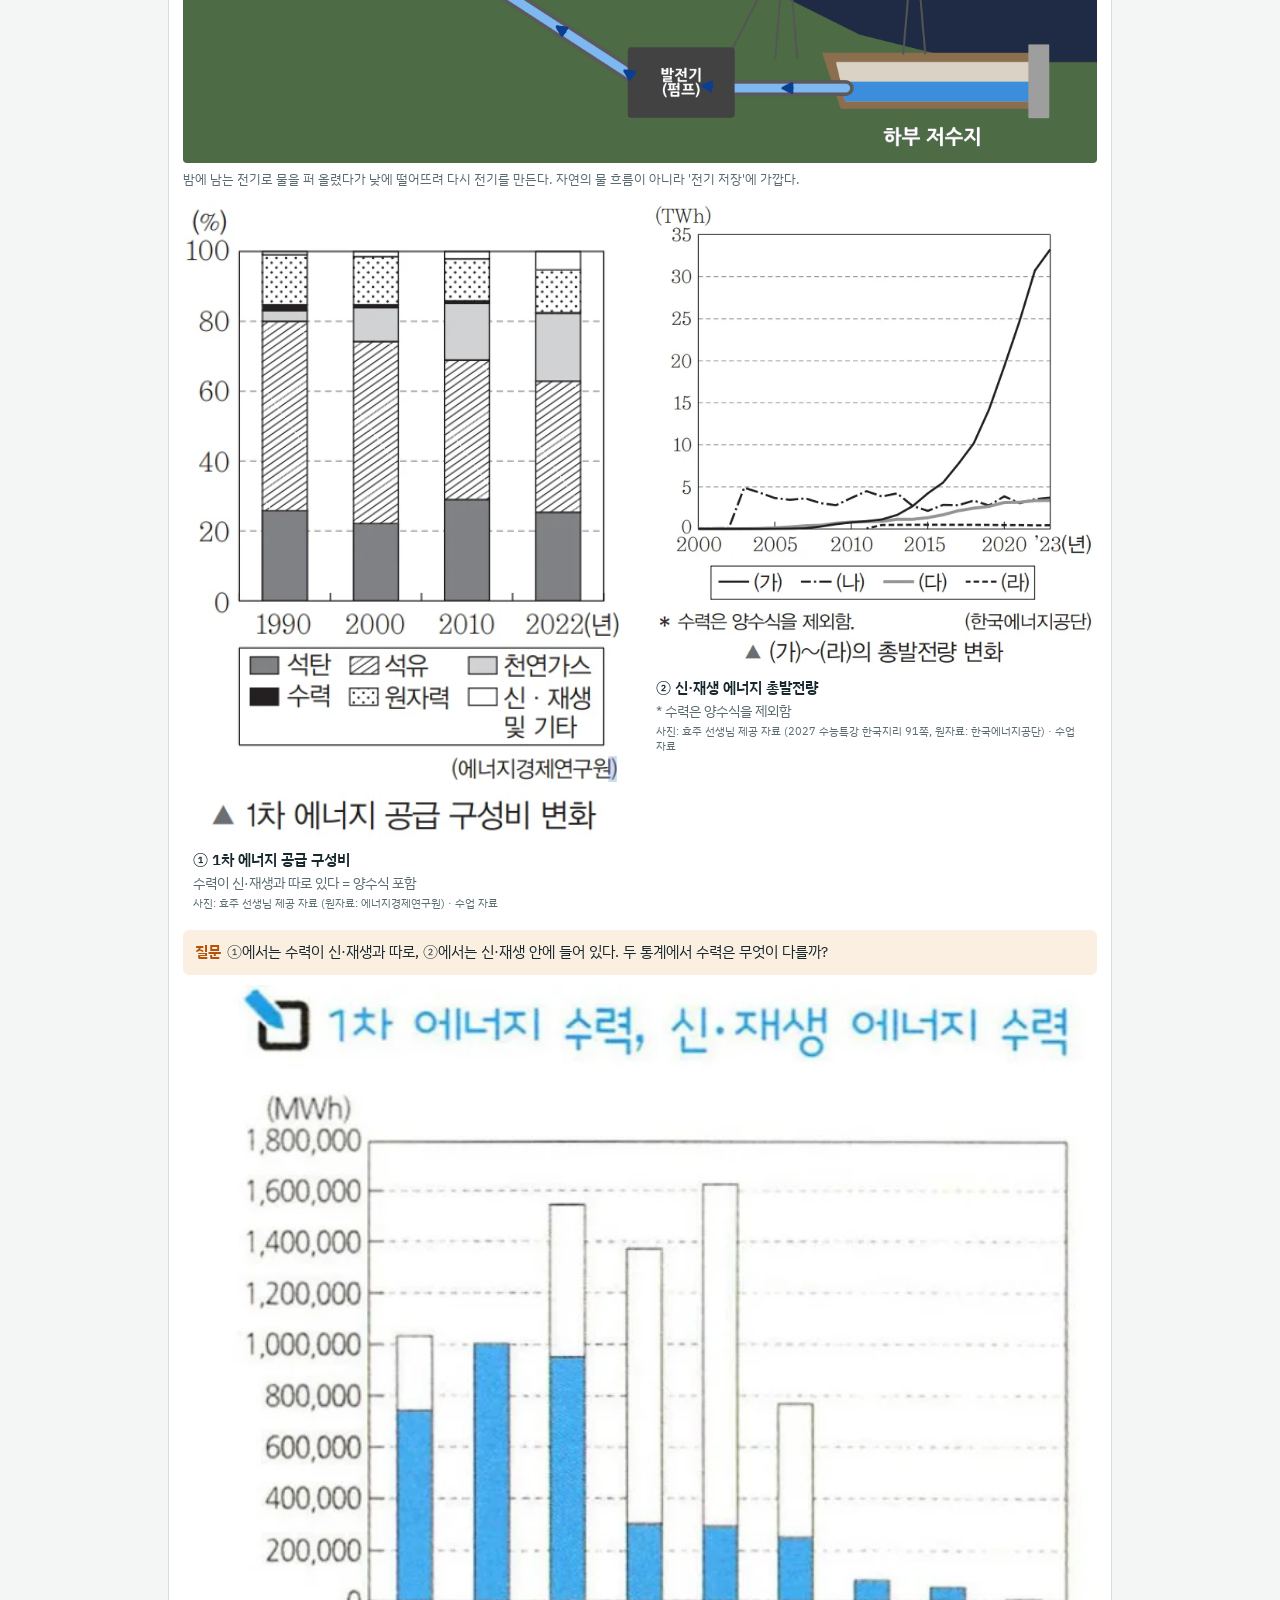
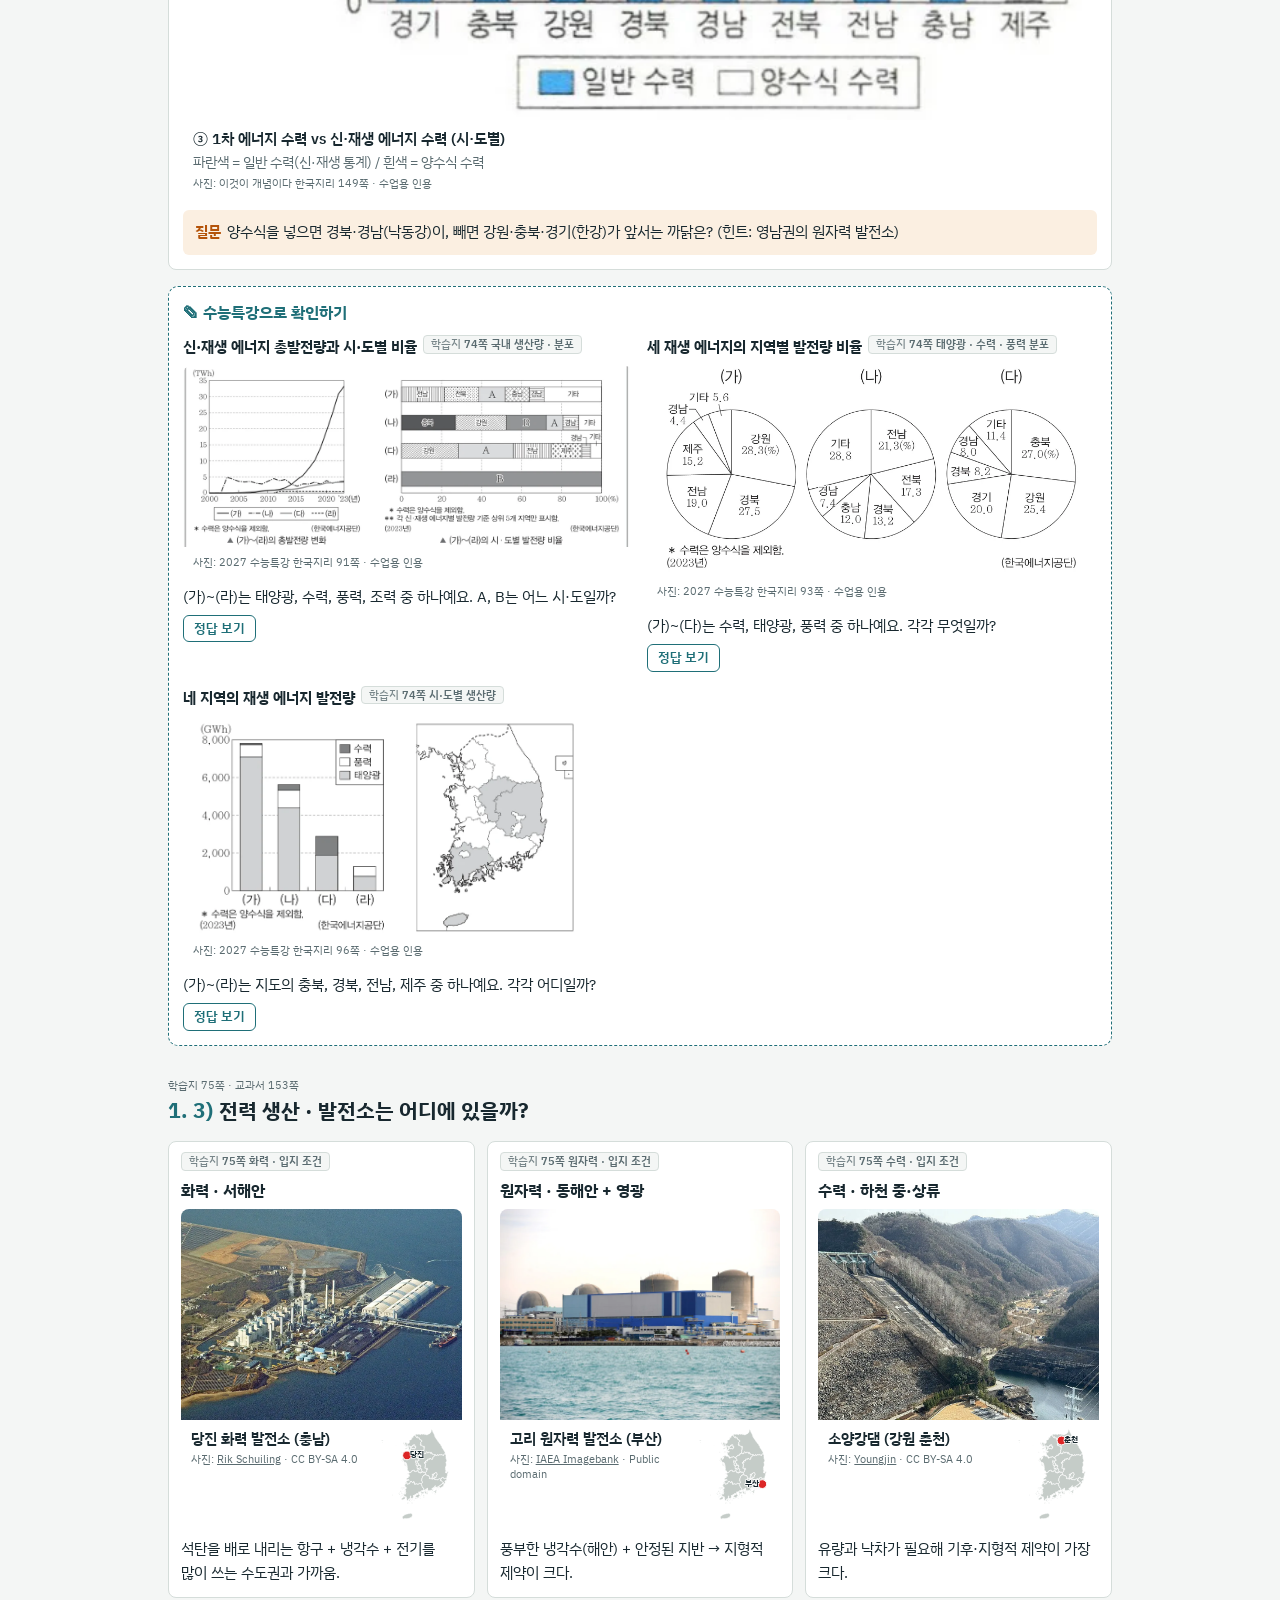
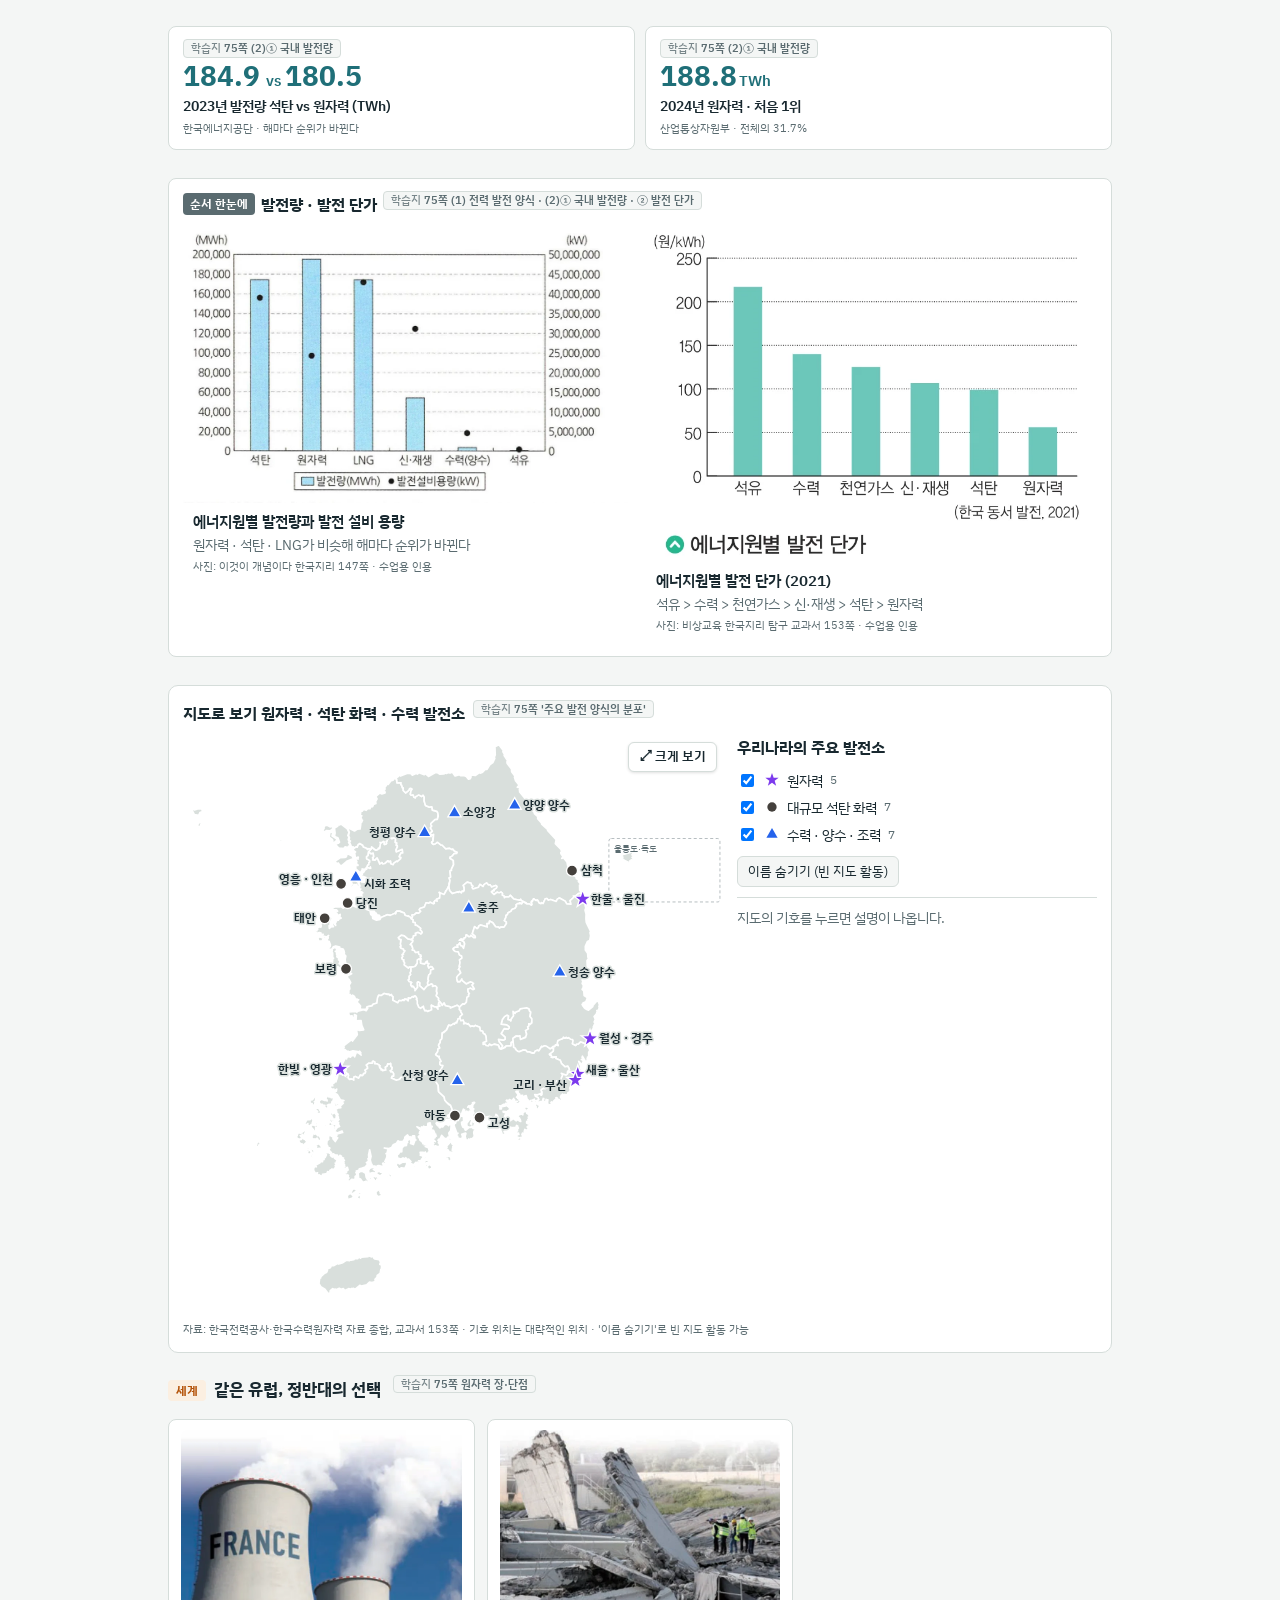
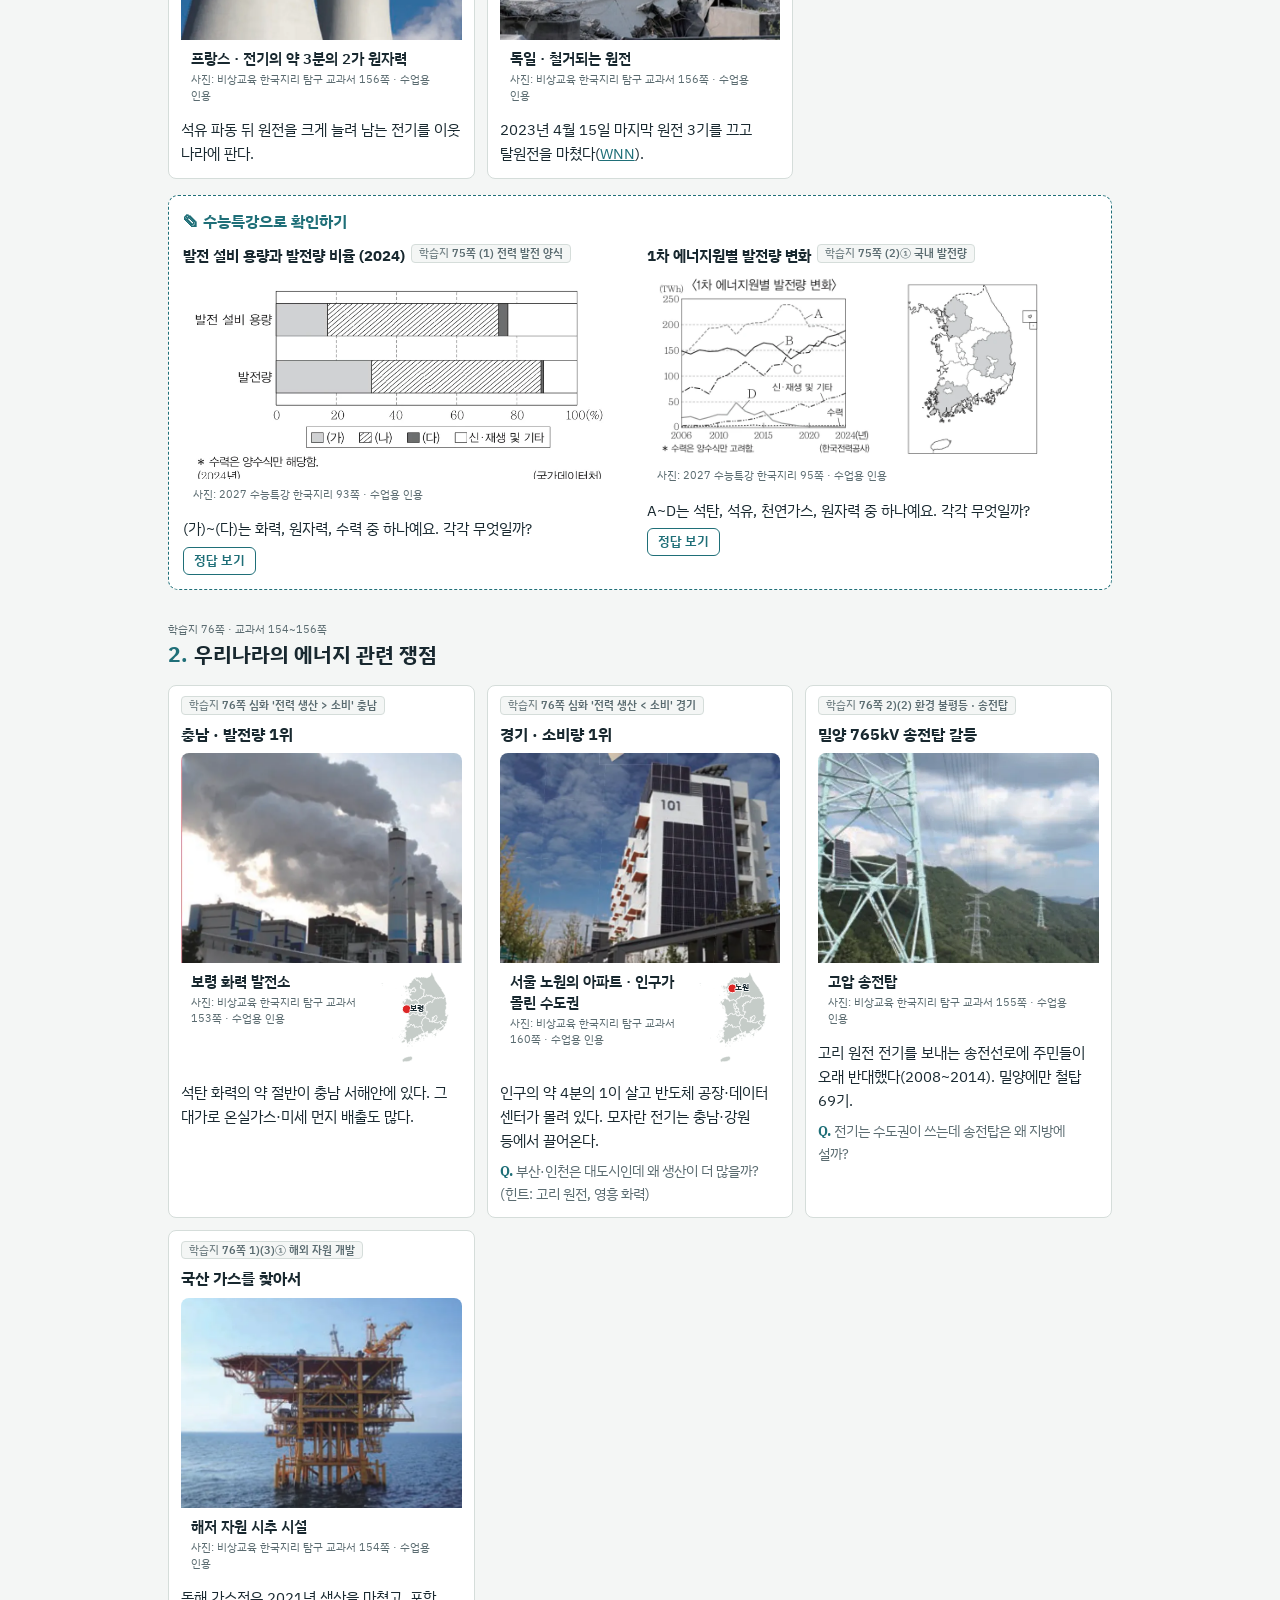
==== commit 8bb33ec9: "Add files via upload" ====
--- a/4-4/resources.html
+++ b/4-4/resources.html
@@ -50,6 +50,37 @@
 .ph .loc path { fill: #c5ccc8; stroke: var(--surface); stroke-width: 6; }
 .ph .loc circle { fill: #dc2626; stroke: #fff; stroke-width: 10; }
 .ph .loc text { font-size: 84px; font-weight: 700; fill: var(--ink); paint-order: stroke; stroke: var(--surface); stroke-width: 14px; }
+/* 수능특강 확인 */
+.quiz-wrap { padding: 12px 14px 14px; border: 1.5px dashed var(--accent); border-radius: 10px; background: var(--surface); display: flex; flex-direction: column; gap: 10px; }
+.quiz-wrap > h3 { font-size: 16px; color: var(--accent); }
+.quiz-wrap > h3::before { content: "✎ "; }
+.quiz-grid { display: grid; grid-template-columns: repeat(auto-fit, minmax(300px, 1fr)); gap: 14px; }
+.quiz { display: flex; flex-direction: column; gap: 6px; min-width: 0; }
+.quiz h4 { font-size: 15px; display: flex; flex-wrap: wrap; gap: 6px; align-items: center; }
+.quiz .gallery { grid-template-columns: 1fr; }
+.quiz .ph { border: 0; }
+.quiz .ph .cap { display: none; }
+.quiz .qq { margin: 0; font-size: 14.5px; }
+.quiz details { font-size: 14.5px; }
+.quiz summary { cursor: pointer; display: inline-block; font-size: 13px; font-weight: 600; color: var(--accent); border: 1px solid var(--accent); border-radius: 6px; padding: 2px 10px; list-style: none; }
+.quiz summary::-webkit-details-marker { display: none; }
+.quiz details[open] summary { background: var(--accent); color: var(--surface); }
+.quiz details p { margin: 6px 0 0; padding: 8px 10px; background: var(--accent-soft); border-radius: 6px; }
+/* 지도 크게 보기 */
+.map-zoom-btn { position: absolute; right: 6px; top: 6px; z-index: 3; font: inherit; font-size: 13px; font-weight: 600; color: var(--ink); background: var(--surface); border: 1px solid var(--line); border-radius: 6px; padding: 3px 10px; cursor: pointer; box-shadow: 0 1px 3px rgba(0,0,0,.12); }
+.map-zoom-btn:hover { border-color: var(--accent); }
+.block.map-full { position: fixed; inset: 0; z-index: 60; border-radius: 0; overflow: auto; padding: 16px 20px; }
+.block.map-full .kmap-grid { grid-template-columns: minmax(0, 2.2fr) minmax(240px, 1fr); }
+.block.map-full .kmap-svg { max-height: calc(100vh - 110px); width: 100%; }
+.block.map-full .kmap-ptlabel { font-size: 16px; }
+body.has-map-full { overflow: hidden; }
+.ph .loc { cursor: zoom-in; }
+.loc-view { position: fixed; inset: 0; z-index: 70; background: rgba(8, 14, 16, .9); display: flex; align-items: center; justify-content: center; padding: 20px; cursor: zoom-out; }
+.loc-view svg { height: min(88vh, 900px); width: auto; max-width: 92vw; background: var(--surface); border-radius: 10px; padding: 16px; }
+.loc-view svg path { fill: #c5ccc8; stroke: #fff; stroke-width: 2; }
+.loc-view svg circle { fill: #dc2626; stroke: #fff; stroke-width: 4; r: 16px; }
+.loc-view svg text { font-size: 40px; font-weight: 700; fill: #18282f; paint-order: stroke; stroke: #fff; stroke-width: 8px; }
+.loc-view .cap { position: fixed; left: 0; right: 0; bottom: 14px; text-align: center; color: #fff; font-size: 16px; font-weight: 600; }
 .why .q::before { content: "Q. "; font-weight: 700; color: var(--accent); }
 /* 막대그래프 · 움짤 */
 .hbars { display: flex; flex-direction: column; gap: 7px; margin: 0; padding: 14px 16px; background: var(--surface); border: 1px solid var(--line); border-radius: 8px; }
@@ -82,7 +113,7 @@
       <tbody>
         <tr><td>72쪽</td><td><a href="#s72">1. 1차 에너지 · 소비 구조 · 1차 에너지 비교</a></td><td>수입 의존도, 공급 비중·온실가스 그래프</td></tr>
         <tr><td>73쪽</td><td><a href="#s73a">1) 생산 지역 (석탄 · 원자력)</a></td><td>생산량 순서 그래프, 평안 누층군 지도, 원자력 사진</td></tr>
-        <tr><td>73쪽</td><td><a href="#s73b">2)(1) 시·도 간 공급량 · (2) 자원별 공급량</a></td><td>사진·지도로 보는 '왜 그곳에서 많이 쓸까'</td></tr>
+        <tr><td>73쪽</td><td><a href="#s73b">2)(1) 시·도 간 공급량 · (2) 자원별 공급량</a></td><td>사진·지도로 보는 '왜 그곳에서 많이 쓸까', 수능특강 (가)~(다) 확인</td></tr>
         <tr><td>74쪽</td><td><a href="#s74">신·재생 에너지 (태양광 · 수력 · 풍력 · 조력) · 양수 발전</a></td><td>입지 그림, 생산량 그래프, 수력 사진, 양수 발전 움짤과 통계 비교</td></tr>
         <tr><td>75쪽</td><td><a href="#s75">3) 전력 생산 · 입지 조건과 분포</a></td><td>발전소 사진·지도, 독일 vs 프랑스</td></tr>
         <tr><td>76쪽</td><td><a href="#s76">2. 에너지 쟁점 · 시·도별 발전량과 판매량</a></td><td>충남 발전 1위·경기 소비 1위, 송전탑, 국산 가스</td></tr>
@@ -132,6 +163,17 @@
         <figcaption class="src">교과서 156쪽 · 유럽 연합 합동 연구 센터(JRC, 2021)</figcaption>
       </figure>
     </div>
+    <div class="quiz-wrap">
+      <h3>수능특강으로 확인하기</h3>
+      <div class="quiz-grid">
+      <div class="quiz">
+        <h4>1차 에너지 공급량 비율 변화 <span class="ws">72쪽 2)(1) 소비 비중</span></h4>
+        <div class="gallery full" data-photos='[["sk-share","1차 에너지 공급량 비율 변화",""]]'></div>
+        <p class="qq">A~D는 석유, 석탄, 천연가스, 원자력 중 하나예요. 각각 무엇일까?</p>
+        <details><summary>정답 보기</summary><p>A 석유 · B 석탄 · C 천연가스 · D 원자력<br>석유는 늘 1위지만 비율은 줄고, 천연가스는 꾸준히 늘었다.</p></details>
+      </div>
+      </div>
+    </div>
   </section>
 
   <!-- ===================== 73쪽 생산 ===================== -->
@@ -208,6 +250,35 @@
       <div id="map-facility"></div>
       <p class="ask"><b>질문</b>세 시설이 모두 바닷가 항구에 있는 까닭은?</p>
     </div>
+    <div class="quiz-wrap">
+      <h3>수능특강으로 확인하기</h3>
+      <div class="quiz-grid">
+      <div class="quiz">
+        <h4>시·도별 1차 에너지 공급량 <span class="ws">73쪽 2)(1) 시·도 간 공급량</span></h4>
+        <div class="gallery full" data-photos='[["sk-supply-sido","시·도별 1차 에너지 공급량",""]]'></div>
+        <p class="qq">(가), (나)는 어느 시·도이고, A, B는 어떤 에너지일까?</p>
+        <details><summary>정답 보기</summary><p>(가) 충남 · (나) 경기 · A 석유 · B 원자력<br>충남은 석유 화학(서산)·제철(당진)·화력 발전(보령·태안·당진)이 모두 있어 1위. 경기는 인구가 많아 석유·천연가스를 많이 쓴다.</p></details>
+      </div>
+      <div class="quiz">
+        <h4>세 화석 에너지의 공급량 상위 5개 시·도 <span class="ws">73쪽 2)(2) 자원별 공급량</span></h4>
+        <div class="gallery full" data-photos='[["sk-fossil-map","세 화석 에너지의 공급량 상위 5개 시·도",""]]'></div>
+        <p class="qq">(가)~(다)는 석탄, 석유, 천연가스 중 하나예요. 각각 무엇일까?</p>
+        <details><summary>정답 보기</summary><p>(가) 천연가스 · (나) 석유 · (다) 석탄<br>천연가스는 수도권(경기·인천), 석유는 석유 화학 단지가 있는 울산·전남·충남, 석탄은 화력 발전소·제철소가 있는 충남·경북·전남·강원·경남.</p></details>
+      </div>
+      <div class="quiz">
+        <h4>세 지역의 1차 에너지 공급 구조 <span class="ws">73쪽 2)(2) 자원별 공급량</span></h4>
+        <div class="gallery full" data-photos='[["sk-3region","세 지역의 1차 에너지 공급 구조",""]]'></div>
+        <p class="qq">(가)~(다)는 지도의 충남, 충북, 경북 중 하나예요. 각각 어디일까?</p>
+        <details><summary>정답 보기</summary><p>(가) 충북 · (나) 경북 · (다) 충남<br>원자력이 절반이면 원전이 가장 많은 경북, 석탄이 가장 많으면 충남, 석탄·원자력이 없으면 충북.</p></details>
+      </div>
+      <div class="quiz">
+        <h4>네 지역의 1차 에너지 공급량 <span class="ws">73쪽 2)(2) 석탄 · 천연가스 · 원자력</span></h4>
+        <div class="gallery full" data-photos='[["sk-4region","네 지역의 1차 에너지 공급량",""]]'></div>
+        <p class="qq">(가)~(라)는 지도의 경기, 충남, 전남, 울산 중 하나이고, A~C는 석탄, 원자력, 천연가스 중 하나예요.</p>
+        <details><summary>정답 보기</summary><p>(가) 충남 · (나) 전남 · (다) 경기 · (라) 울산<br>A 석탄 · B 천연가스 · C 원자력<br>경기는 석탄·원자력 없이 천연가스(B)가 많고, 원자력(C)은 원전이 있는 전남·울산에만 있다.</p></details>
+      </div>
+      </div>
+    </div>
   </section>
 
   <!-- ===================== 74쪽 ===================== -->
@@ -263,6 +334,29 @@
       <div class="gallery full" data-photos='[["gn-hydro","③ 1차 에너지 수력 vs 신·재생 에너지 수력 (시·도별)","파란색 = 일반 수력(신·재생 통계) / 흰색 = 양수식 수력"]]'></div>
       <p class="ask"><b>질문</b>양수식을 넣으면 경북·경남(낙동강)이, 빼면 강원·충북·경기(한강)가 앞서는 까닭은? (힌트: 영남권의 원자력 발전소)</p>
     </div>
+    <div class="quiz-wrap">
+      <h3>수능특강으로 확인하기</h3>
+      <div class="quiz-grid">
+      <div class="quiz">
+        <h4>신·재생 에너지 총발전량과 시·도별 비율 <span class="ws">74쪽 국내 생산량 · 분포</span></h4>
+        <div class="gallery full" data-photos='[["sk-renew","신·재생 에너지 총발전량과 시·도별 비율",""]]'></div>
+        <p class="qq">(가)~(라)는 태양광, 수력, 풍력, 조력 중 하나예요. A, B는 어느 시·도일까?</p>
+        <details><summary>정답 보기</summary><p>(가) 태양광 · (나) 수력 · (다) 풍력 · (라) 조력 · A 경북 · B 경기<br>조력은 시화호가 있는 경기가 100%. 수력(양수식 제외)은 충북·강원 등 한강 유역이 많다.</p></details>
+      </div>
+      <div class="quiz">
+        <h4>세 재생 에너지의 지역별 발전량 비율 <span class="ws">74쪽 태양광 · 수력 · 풍력 분포</span></h4>
+        <div class="gallery full" data-photos='[["sk-pie","세 재생 에너지의 지역별 발전량 비율",""]]'></div>
+        <p class="qq">(가)~(다)는 수력, 태양광, 풍력 중 하나예요. 각각 무엇일까?</p>
+        <details><summary>정답 보기</summary><p>(가) 풍력 · (나) 태양광 · (다) 수력<br>풍력은 강원·경북·제주, 태양광은 전남·전북, 수력은 충북·강원·경기(한강 유역).</p></details>
+      </div>
+      <div class="quiz">
+        <h4>네 지역의 재생 에너지 발전량 <span class="ws">74쪽 시·도별 생산량</span></h4>
+        <div class="gallery full" data-photos='[["sk-renew4","네 지역의 재생 에너지 발전량",""]]'></div>
+        <p class="qq">(가)~(라)는 지도의 충북, 경북, 전남, 제주 중 하나예요. 각각 어디일까?</p>
+        <details><summary>정답 보기</summary><p>(가) 전남 · (나) 경북 · (다) 충북 · (라) 제주<br>태양광 1위는 전남, 수력 비중이 큰 곳은 충북(충주댐), 규모가 작고 풍력 비중이 큰 곳은 제주.</p></details>
+      </div>
+      </div>
+    </div>
   </section>
 
   <!-- ===================== 75쪽 ===================== -->
@@ -313,6 +407,23 @@
         <div class="gallery" data-photos='[["tb-germany","독일 · 철거되는 원전",""]]'></div>
         <p>2023년 4월 15일 마지막 원전 3기를 끄고 탈원전을 마쳤다(<a href="https://www.world-nuclear-news.org/Articles/A-guide-The-end-of-Germany%E2%80%99s-nuclear-power" target="_blank" rel="noopener">WNN</a>).</p>
       </article>
+    </div>
+    <div class="quiz-wrap">
+      <h3>수능특강으로 확인하기</h3>
+      <div class="quiz-grid">
+      <div class="quiz">
+        <h4>발전 설비 용량과 발전량 비율 (2024) <span class="ws">75쪽 (1) 전력 발전 양식</span></h4>
+        <div class="gallery full" data-photos='[["sk-cap","발전 설비 용량과 발전량 비율 (2024)",""]]'></div>
+        <p class="qq">(가)~(다)는 화력, 원자력, 수력 중 하나예요. 각각 무엇일까?</p>
+        <details><summary>정답 보기</summary><p>(가) 원자력 · (나) 화력 · (다) 수력(양수식)<br>원자력은 설비 비율(약 17%)보다 발전량 비율(약 32%)이 훨씬 높다. 쉬지 않고 돌리기 때문.</p></details>
+      </div>
+      <div class="quiz">
+        <h4>1차 에너지원별 발전량 변화 <span class="ws">75쪽 (2)① 국내 발전량</span></h4>
+        <div class="gallery full" data-photos='[["sk-gen-trend","1차 에너지원별 발전량 변화",""]]'></div>
+        <p class="qq">A~D는 석탄, 석유, 천연가스, 원자력 중 하나예요. 각각 무엇일까?</p>
+        <details><summary>정답 보기</summary><p>A 석탄 · B 원자력 · C 천연가스 · D 석유<br>2023년까지는 석탄(A)이 근소하게 많고, 2024년에 원자력(B)이 1위가 된다.</p></details>
+      </div>
+      </div>
     </div>
   </section>
 
@@ -428,6 +539,34 @@
 <script src="maps.js"></script>
 <script>
 /* 교과서 사진은 링크 없이 출처만 표시 */
+/* 지도 크게 보기 */
+(function () {
+  document.querySelectorAll('.block').forEach(function (b) {
+    var m = b.querySelector('[id^="map-"] .kmap-map') ; if (!m) return;
+    var btn = document.createElement("button"); btn.type = "button"; btn.className = "map-zoom-btn"; btn.textContent = "⤢ 크게 보기";
+    m.style.position = "relative"; m.appendChild(btn);
+    btn.addEventListener("click", function () {
+      var on = !b.classList.contains("map-full");
+      b.classList.toggle("map-full", on); document.body.classList.toggle("has-map-full", on);
+      btn.textContent = on ? "× 닫기" : "⤢ 크게 보기";
+      if (on) b.scrollTop = 0; else b.scrollIntoView({ block: "center" });
+    });
+  });
+  document.addEventListener("keydown", function (e) {
+    if (e.key !== "Escape") return;
+    var f = document.querySelector(".block.map-full"); if (f) f.querySelector(".map-zoom-btn").click();
+    var v = document.querySelector(".loc-view"); if (v) v.remove();
+  });
+  document.addEventListener("click", function (e) {
+    var svg = e.target.closest && e.target.closest(".ph .loc"); if (!svg) return;
+    e.stopPropagation();
+    var v = document.createElement("div"); v.className = "loc-view";
+    var c = svg.cloneNode(true); c.removeAttribute("class"); v.appendChild(c);
+    var cap = svg.closest("figure").querySelector(".cap"); v.insertAdjacentHTML("beforeend", '<div class="cap">' + (cap ? cap.textContent : "") + "</div>");
+    v.addEventListener("click", function () { v.remove(); });
+    document.body.appendChild(v);
+  }, true);
+})();
 /* 사진 옆 위치 지도 */
 (function () {
   var G = window.KOREA_SIDO; if (!G) return;
--- a/common/resource.css
+++ b/common/resource.css
@@ -0,0 +1,196 @@
+/* 수업자료 화면 공통 스타일 — 수업실(index.html)과 같은 색·글꼴 */
+@import url("https://fonts.googleapis.com/css2?family=Gowun+Batang:wght@700&family=IBM+Plex+Sans+KR:wght@400;500;600;700&family=IBM+Plex+Mono:wght@500&display=swap");
+:root {
+  --bg: #f4f6f5; --surface: #ffffff; --ink: #18282f; --muted: #5a6b70; --line: #d5ddda;
+  --accent: #1f6f78; --accent-soft: #dcecec; --warm: #b45309; --warm-soft: #fbefe1;
+  --c0: #e6f0ef; --c1: #b7d7d6; --c2: #7fb6b8; --c3: #3f8d93; --c4: #165f66; --cx: #e5e7e6;
+  --land: #d9dfdc; --landline: #ffffff; --rh: #f6dcc0;
+  --font-display: "Gowun Batang", "Nanum Myeongjo", serif;
+  --font-body: "IBM Plex Sans KR", "Malgun Gothic", "Apple SD Gothic Neo", sans-serif;
+  --font-mono: "IBM Plex Mono", ui-monospace, monospace;
+}
+@media (prefers-color-scheme: dark) {
+  :root {
+    --bg: #11191c; --surface: #182327; --ink: #e3ebea; --muted: #93a5a8; --line: #2b3a3f;
+    --accent: #6cc0c6; --accent-soft: #1d3a3e; --warm: #f0a35e; --warm-soft: #3a2a1a;
+    --c0: #1d3236; --c1: #23504f; --c2: #2f7a7b; --c3: #4fa8ac; --c4: #8fd6d8; --cx: #2a3236;
+    --land: #223034; --landline: #11191c; --rh: #4a3520;
+    color-scheme: dark;
+  }
+}
+* { box-sizing: border-box; }
+html { scroll-behavior: smooth; scroll-padding-top: 56px; }
+@media (prefers-reduced-motion: reduce) { html { scroll-behavior: auto; } }
+body { margin: 0; background: var(--bg); color: var(--ink); font-family: var(--font-body); font-size: 16px; line-height: 1.65; word-break: keep-all; -webkit-font-smoothing: antialiased; }
+a { color: var(--accent); }
+h1, h2, h3, h4 { text-wrap: balance; margin: 0; }
+.wrap { max-width: 980px; margin: 0 auto; padding: 22px 18px 60px; }
+
+.res-head { display: flex; flex-direction: column; gap: 4px; padding-bottom: 14px; border-bottom: 1.5px solid var(--ink); }
+.res-head .eyebrow { font-size: 13px; color: var(--muted); font-weight: 600; letter-spacing: .04em; }
+.res-head h1 { font-family: var(--font-display); font-size: clamp(24px, 4vw, 34px); line-height: 1.25; }
+.res-head p { margin: 4px 0 0; color: var(--muted); font-size: 14px; }
+.toc { position: sticky; top: 0; z-index: 4; display: flex; gap: 6px; overflow-x: auto; padding: 8px 0; background: var(--bg); border-bottom: 1px solid var(--line); }
+.toc a { flex: none; font-size: 13px; text-decoration: none; color: var(--ink); border: 1px solid var(--line); background: var(--surface); border-radius: 99px; padding: 3px 12px; white-space: nowrap; }
+.toc a:hover { border-color: var(--accent); }
+
+section.part { padding-top: 30px; display: flex; flex-direction: column; gap: 16px; }
+.part > header { display: flex; flex-direction: column; gap: 2px; }
+.part > header .ref { font-size: 13px; color: var(--muted); }
+.part > header h2 { font-size: 21px; font-weight: 700; line-height: 1.4; }
+.part > header h2 b { color: var(--accent); margin-right: 6px; }
+.lead { margin: 0; max-width: 68ch; }
+
+.stats { display: grid; grid-template-columns: repeat(auto-fit, minmax(190px, 1fr)); gap: 10px; }
+.stat { background: var(--surface); border: 1px solid var(--line); border-radius: 8px; padding: 12px 14px; display: flex; flex-direction: column; gap: 2px; }
+.stat .num { font-size: 28px; font-weight: 700; line-height: 1.15; font-variant-numeric: tabular-nums; color: var(--accent); }
+.stat .num small { font-size: 15px; font-weight: 600; margin-left: 2px; }
+.stat .lbl { font-size: 14px; font-weight: 600; }
+.stat .src { font-size: 12px; color: var(--muted); }
+
+.block { background: var(--surface); border: 1px solid var(--line); border-radius: 10px; padding: 14px; display: flex; flex-direction: column; gap: 10px; }
+.block > h3 { font-size: 16px; display: flex; gap: 8px; align-items: baseline; flex-wrap: wrap; }
+.block > h3 .tag { font-size: 12px; font-weight: 600; color: var(--muted); }
+.ask { margin: 0; padding: 10px 12px; border-radius: 6px; background: var(--warm-soft); font-size: 15px; }
+.ask b { color: var(--warm); margin-right: 6px; }
+
+.items { display: grid; grid-template-columns: repeat(auto-fill, minmax(280px, 1fr)); gap: 10px; }
+.item { background: var(--surface); border: 1px solid var(--line); border-radius: 8px; padding: 12px 14px; display: flex; flex-direction: column; gap: 6px; min-width: 0; }
+.item .meta { display: flex; gap: 8px; align-items: center; flex-wrap: wrap; font-size: 12px; color: var(--muted); }
+.item .kind { font-weight: 700; letter-spacing: .04em; padding: 0 7px; border-radius: 4px; background: var(--accent-soft); color: var(--accent); }
+.item .kind.video { background: var(--warm-soft); color: var(--warm); }
+.item h4 { font-size: 15.5px; line-height: 1.45; }
+.item h4 a { color: var(--ink); text-decoration: none; }
+.item h4 a:hover { color: var(--accent); text-decoration: underline; }
+.item p { margin: 0; font-size: 14.5px; }
+.item .q { font-size: 14px; color: var(--warm); }
+.thumb { position: relative; display: block; aspect-ratio: 16 / 9; max-width: 100%; border-radius: 6px; overflow: hidden; background: var(--ink); border: 0; padding: 0; cursor: pointer; width: 100%; }
+.thumb img { width: 100%; height: 100%; object-fit: cover; display: block; opacity: .92; }
+.thumb::after { content: ""; position: absolute; left: 50%; top: 50%; width: 56px; height: 40px; margin: -20px 0 0 -28px; border-radius: 10px; background: rgba(200, 30, 30, .9) url("data:image/svg+xml,%3Csvg xmlns='http://www.w3.org/2000/svg' viewBox='0 0 24 24'%3E%3Cpath d='M9 7l8 5-8 5z' fill='white'/%3E%3C/svg%3E") center / 28px no-repeat; }
+.thumb .len { position: absolute; right: 6px; bottom: 6px; z-index: 1; font-size: 12px; color: #fff; background: rgba(0, 0, 0, .75); padding: 0 5px; border-radius: 3px; font-variant-numeric: tabular-nums; }
+.thumb iframe { position: absolute; inset: 0; width: 100%; height: 100%; border: 0; }
+.thumb.playing::after { display: none; }
+.foot-note { font-size: 13px; color: var(--muted); margin-top: 30px; border-top: 1px solid var(--line); padding-top: 12px; }
+
+/* ---------- 지도 ---------- */
+.kmap { display: flex; flex-direction: column; gap: 6px; }
+.kmap-grid { display: grid; grid-template-columns: minmax(0, 1.5fr) minmax(220px, 1fr); gap: 14px; align-items: start; }
+@media (max-width: 720px) { .kmap-grid { grid-template-columns: 1fr; } }
+.kmap-map { position: relative; min-width: 0; }
+.kmap-svg { width: 100%; height: auto; display: block; }
+.kmap-region { stroke: var(--surface); stroke-width: 1.6; stroke-linejoin: round; cursor: pointer; transition: opacity .15s; }
+.kmap-region.c0 { fill: var(--c0); } .kmap-region.c1 { fill: var(--c1); } .kmap-region.c2 { fill: var(--c2); } .kmap-region.c3 { fill: var(--c3); } .kmap-region.c4 { fill: var(--c4); } .kmap-region.cx { fill: var(--cx); }
+.kmap-region.on, .kmap-region:focus { stroke: var(--warm); stroke-width: 4; outline: none; }
+.kmap-oldline { fill: none; stroke: var(--surface); stroke-width: 1.4; stroke-dasharray: 4 4; pointer-events: none; }
+.kmap.dim .kmap-region:not(.keep) { opacity: .25; }
+.kmap-labels text { font-size: 22px; font-weight: 700; fill: var(--ink); paint-order: stroke; stroke: var(--surface); stroke-width: 4px; stroke-linejoin: round; pointer-events: none; }
+.kmap-labels text.v { font-size: 18px; font-weight: 500; font-variant-numeric: tabular-nums; }
+.kmap-tip { position: absolute; transform: translate(-50%, -100%); background: var(--ink); color: var(--surface); font-size: 13px; line-height: 1.4; padding: 6px 9px; border-radius: 6px; pointer-events: none; white-space: nowrap; z-index: 2; }
+.kmap-tip span { opacity: .75; }
+.kmap-side { display: flex; flex-direction: column; gap: 10px; min-width: 0; }
+.kmap-head { display: flex; flex-direction: column; gap: 0; }
+.kmap-head strong { font-size: 16px; line-height: 1.4; }
+.kmap-head span { font-size: 12px; color: var(--muted); }
+.kmap-legend { list-style: none; margin: 0; padding: 0; display: flex; flex-wrap: wrap; gap: 4px 12px; font-size: 12.5px; font-variant-numeric: tabular-nums; }
+.kmap-legend li { display: flex; align-items: center; gap: 5px; }
+.sw { width: 14px; height: 14px; border-radius: 3px; display: inline-block; }
+.sw.c0 { background: var(--c0); } .sw.c1 { background: var(--c1); } .sw.c2 { background: var(--c2); } .sw.c3 { background: var(--c3); } .sw.c4 { background: var(--c4); }
+.kmap-rank { list-style: none; margin: 0; padding: 0; display: flex; flex-direction: column; gap: 1px; font-size: 13.5px; }
+.kmap-rank li { display: grid; grid-template-columns: 22px 64px 1fr auto; align-items: center; gap: 6px; padding: 1px 4px; border-radius: 4px; cursor: default; }
+.kmap-rank li.on { background: var(--warm-soft); }
+.kmap.dim .kmap-rank li:not(.keep) { opacity: .35; }
+.kmap-rank .r { color: var(--muted); font-size: 12px; text-align: right; font-variant-numeric: tabular-nums; }
+.kmap-rank .bar { height: 10px; background: var(--bg); border-radius: 2px; overflow: hidden; }
+.kmap-rank .bar i { display: block; height: 100%; }
+.kmap-rank .bar i.c0 { background: var(--c1); } .kmap-rank .bar i.c1 { background: var(--c1); } .kmap-rank .bar i.c2 { background: var(--c2); } .kmap-rank .bar i.c3 { background: var(--c3); } .kmap-rank .bar i.c4 { background: var(--c4); }
+.kmap-rank .v { font-variant-numeric: tabular-nums; text-align: right; font-weight: 600; }
+.kmap-avg { margin: 0; font-size: 13px; color: var(--muted); }
+.kmap-hl-note { margin: 0; font-size: 14px; font-weight: 600; color: var(--warm); }
+.kmap-btn { align-self: flex-start; font: inherit; font-size: 13px; color: var(--ink); background: var(--bg); border: 1px solid var(--line); border-radius: 6px; padding: 4px 10px; cursor: pointer; }
+.kmap-btn[aria-pressed="true"] { background: var(--accent); border-color: var(--accent); color: var(--surface); font-weight: 600; }
+.kmap-source { margin: 0; font-size: 12px; color: var(--muted); }
+.kmap-inset { fill: none; stroke: var(--muted); stroke-width: 1.2; stroke-dasharray: 5 4; opacity: .6; }
+.kmap-inset-label { font-size: 15px; fill: var(--muted); }
+
+.kmap-base { fill: var(--land); stroke: var(--landline); stroke-width: 1.6; stroke-linejoin: round; }
+.kmap-base.rh { fill: var(--rh); }
+.kmap-rh-label { font-size: 17px; font-weight: 700; fill: var(--warm); paint-order: stroke; stroke: var(--land); stroke-width: 4px; }
+.kmap-pt { cursor: pointer; outline: none; }
+.kmap-pt > :first-child { fill: var(--pc); stroke: var(--surface); stroke-width: 2.2; }
+.kmap-pt.sel > :first-child, .kmap-pt:focus > :first-child { stroke: var(--ink); stroke-width: 3; }
+.kmap-ptlabel { font-size: 20px; font-weight: 600; fill: var(--ink); paint-order: stroke; stroke: var(--land); stroke-width: 5px; stroke-linejoin: round; }
+.kmap.quiz .kmap-pt:not(.shown) .kmap-ptlabel { display: none; }
+.kmap-layers { list-style: none; margin: 0; padding: 0; display: flex; flex-direction: column; gap: 4px; font-size: 14px; }
+.kmap-layers label { display: flex; align-items: center; gap: 7px; cursor: pointer; }
+.kmap-layers .n { color: var(--muted); font-size: 12px; }
+.kmap-sym { width: 16px; height: 16px; flex: none; }
+.kmap-sym > * { fill: var(--pc); }
+.kmap-info { border-top: 1px solid var(--line); padding-top: 8px; font-size: 14px; min-height: 90px; }
+.kmap-info h4 { font-size: 16px; margin: 2px 0 4px; }
+.kmap-info h4 span { font-size: 13px; color: var(--muted); font-weight: 500; }
+.kmap-info p { margin: 0; }
+.kmap-info-layer { font-size: 12px; font-weight: 700; color: var(--pc); }
+.kmap-hint { color: var(--muted); }
+
+/* ---------- 사진 갤러리 ---------- */
+.gallery { display: grid; grid-template-columns: repeat(auto-fill, minmax(230px, 1fr)); gap: 10px; }
+.gallery.wide { grid-template-columns: repeat(auto-fill, minmax(300px, 1fr)); }
+.ph { margin: 0; background: var(--surface); border: 1px solid var(--line); border-radius: 8px; overflow: hidden; display: flex; flex-direction: column; min-width: 0; }
+.ph button { display: block; padding: 0; border: 0; background: var(--land); cursor: zoom-in; aspect-ratio: 4 / 3; max-width: 100%; width: 100%; }
+.ph img { width: 100%; height: 100%; object-fit: cover; display: block; }
+.ph figcaption { padding: 8px 10px 9px; display: flex; flex-direction: column; gap: 3px; }
+.ph .cap { font-size: 14.5px; font-weight: 600; line-height: 1.45; }
+.ph .note { font-size: 13.5px; color: var(--muted); line-height: 1.5; }
+.credit { font-size: 11px; color: var(--muted); line-height: 1.4; }
+.credit a { color: inherit; }
+.lightbox { position: fixed; inset: 0; z-index: 50; background: rgba(8, 14, 16, .98); display: grid; grid-template-rows: 1fr auto; padding: 12px; }
+.lightbox[hidden] { display: none; }
+.lightbox img { max-width: 100%; max-height: 100%; object-fit: contain; margin: auto; display: block; min-height: 0; }
+.lightbox .lb-stage { display: flex; min-height: 0; }
+.lightbox .lb-text { color: #eef3f2; text-align: center; padding: 10px 50px 2px; display: flex; flex-direction: column; gap: 2px; }
+.lightbox .lb-text b { font-size: 18px; }
+.lightbox .lb-text span { font-size: 14px; opacity: .85; }
+.lightbox .lb-text small { font-size: 11px; opacity: .6; }
+.lightbox button { position: absolute; border: 0; background: rgba(255, 255, 255, .12); color: #fff; width: 44px; height: 44px; border-radius: 50%; font-size: 22px; cursor: pointer; }
+.lightbox button:hover { background: rgba(255, 255, 255, .25); }
+.lightbox .lb-close { top: 12px; right: 12px; }
+.lightbox .lb-prev { left: 12px; top: 50%; }
+.lightbox .lb-next { right: 12px; top: 50%; }
+
+/* ---------- 도식·그래프 ---------- */
+.fig { margin: 0; display: flex; flex-direction: column; gap: 6px; }
+.fig svg { width: 100%; height: auto; display: block; }
+.fig figcaption { font-size: 12.5px; color: var(--muted); }
+.fig-row { display: grid; grid-template-columns: repeat(auto-fit, minmax(240px, 1fr)); gap: 12px; }
+.dg text { font-family: var(--font-body); fill: var(--ink); }
+.dg .t-s { font-size: 13px; } .dg .t-m { font-size: 15px; font-weight: 600; } .dg .t-mute { fill: var(--muted); font-size: 12px; }
+.dg .ln { stroke: var(--ink); fill: none; stroke-width: 1.5; }
+.dg .ln-mute { stroke: var(--muted); fill: none; stroke-width: 1; stroke-dasharray: 3 3; }
+.dg .sea { fill: var(--c1); opacity: .55; }
+.dg .bed { fill: var(--land); stroke: var(--muted); stroke-width: 1; }
+.dg .basalt { fill: #4b5563; }
+.dg .alluv { fill: #d6c08f; }
+.dg .river { fill: #3b82c4; }
+.dg .arrow { stroke: var(--warm); stroke-width: 2.2; fill: none; marker-end: url(#ah); }
+.dg .arrow-in { stroke: var(--accent); stroke-width: 2.2; fill: none; marker-end: url(#ah2); }
+.dg .ring { fill: none; stroke: var(--line); stroke-width: 1.5; }
+.chart-line { stroke: #008a9e; stroke-width: 2.5; fill: none; }
+.chart-dot { fill: #008a9e; stroke: var(--surface); stroke-width: 2; }
+.chart-band { fill: var(--accent-soft); }
+.chart-grid { stroke: var(--line); stroke-width: 1; }
+.chart-tip { position: absolute; transform: translate(-50%, -110%); background: var(--ink); color: var(--surface); font-size: 13px; padding: 5px 8px; border-radius: 6px; pointer-events: none; white-space: nowrap; }
+@media (prefers-color-scheme: dark) { .chart-line { stroke: #14a3b0; } .chart-dot { fill: #14a3b0; } .dg .basalt { fill: #9ca3af; } .dg .alluv { fill: #8a7a52; } }
+
+/* 영상은 짧은 목록으로 */
+.vlist { list-style: none; margin: 0; padding: 0; display: flex; flex-direction: column; gap: 4px; font-size: 14px; }
+.vlist li { display: flex; gap: 8px; align-items: baseline; flex-wrap: wrap; }
+.vlist .len { font-variant-numeric: tabular-nums; color: var(--muted); font-size: 12.5px; }
+.vlist .src { color: var(--muted); font-size: 12.5px; }
+.sub-h { font-size: 17px; font-weight: 700; display: flex; gap: 8px; align-items: baseline; margin-top: 6px; }
+.sub-h .badge { font-size: 12px; font-weight: 700; color: var(--warm); background: var(--warm-soft); padding: 1px 8px; border-radius: 4px; }
+.kmap-svg.zoomed .kmap-pt > :first-child { stroke-width: 0; }
+.kmap-svg.zoomed .kmap-ptlabel { stroke-width: 1.2px; }
+.kmap-zname { fill: var(--muted); font-weight: 700; opacity: .5; pointer-events: none; }
+.kmap-line { fill: none; stroke-linecap: round; stroke-linejoin: round; pointer-events: none; }
+.kmap-line.dashed { stroke-dasharray: 6 5; }
+.kmap-line-label { font-size: 19px; font-weight: 700; paint-order: stroke; stroke: var(--land); stroke-width: 5px; pointer-events: none; }
